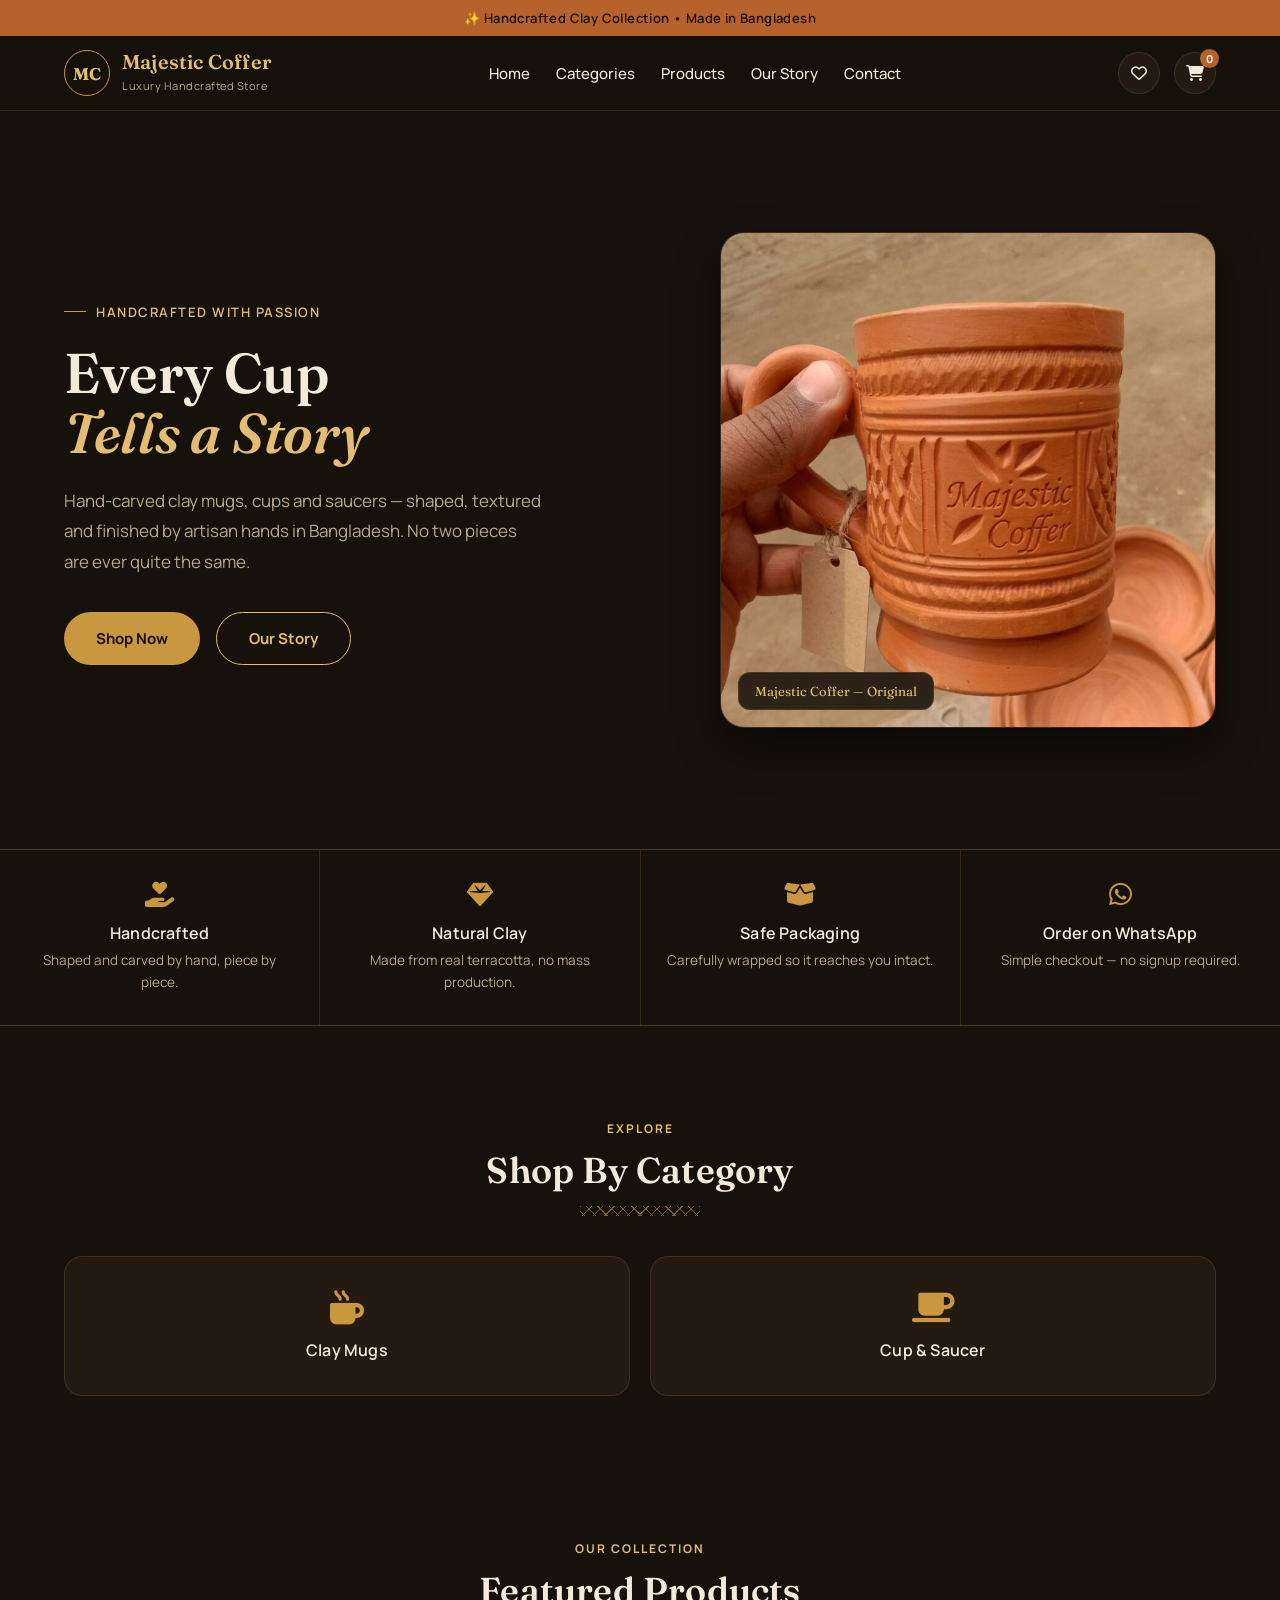
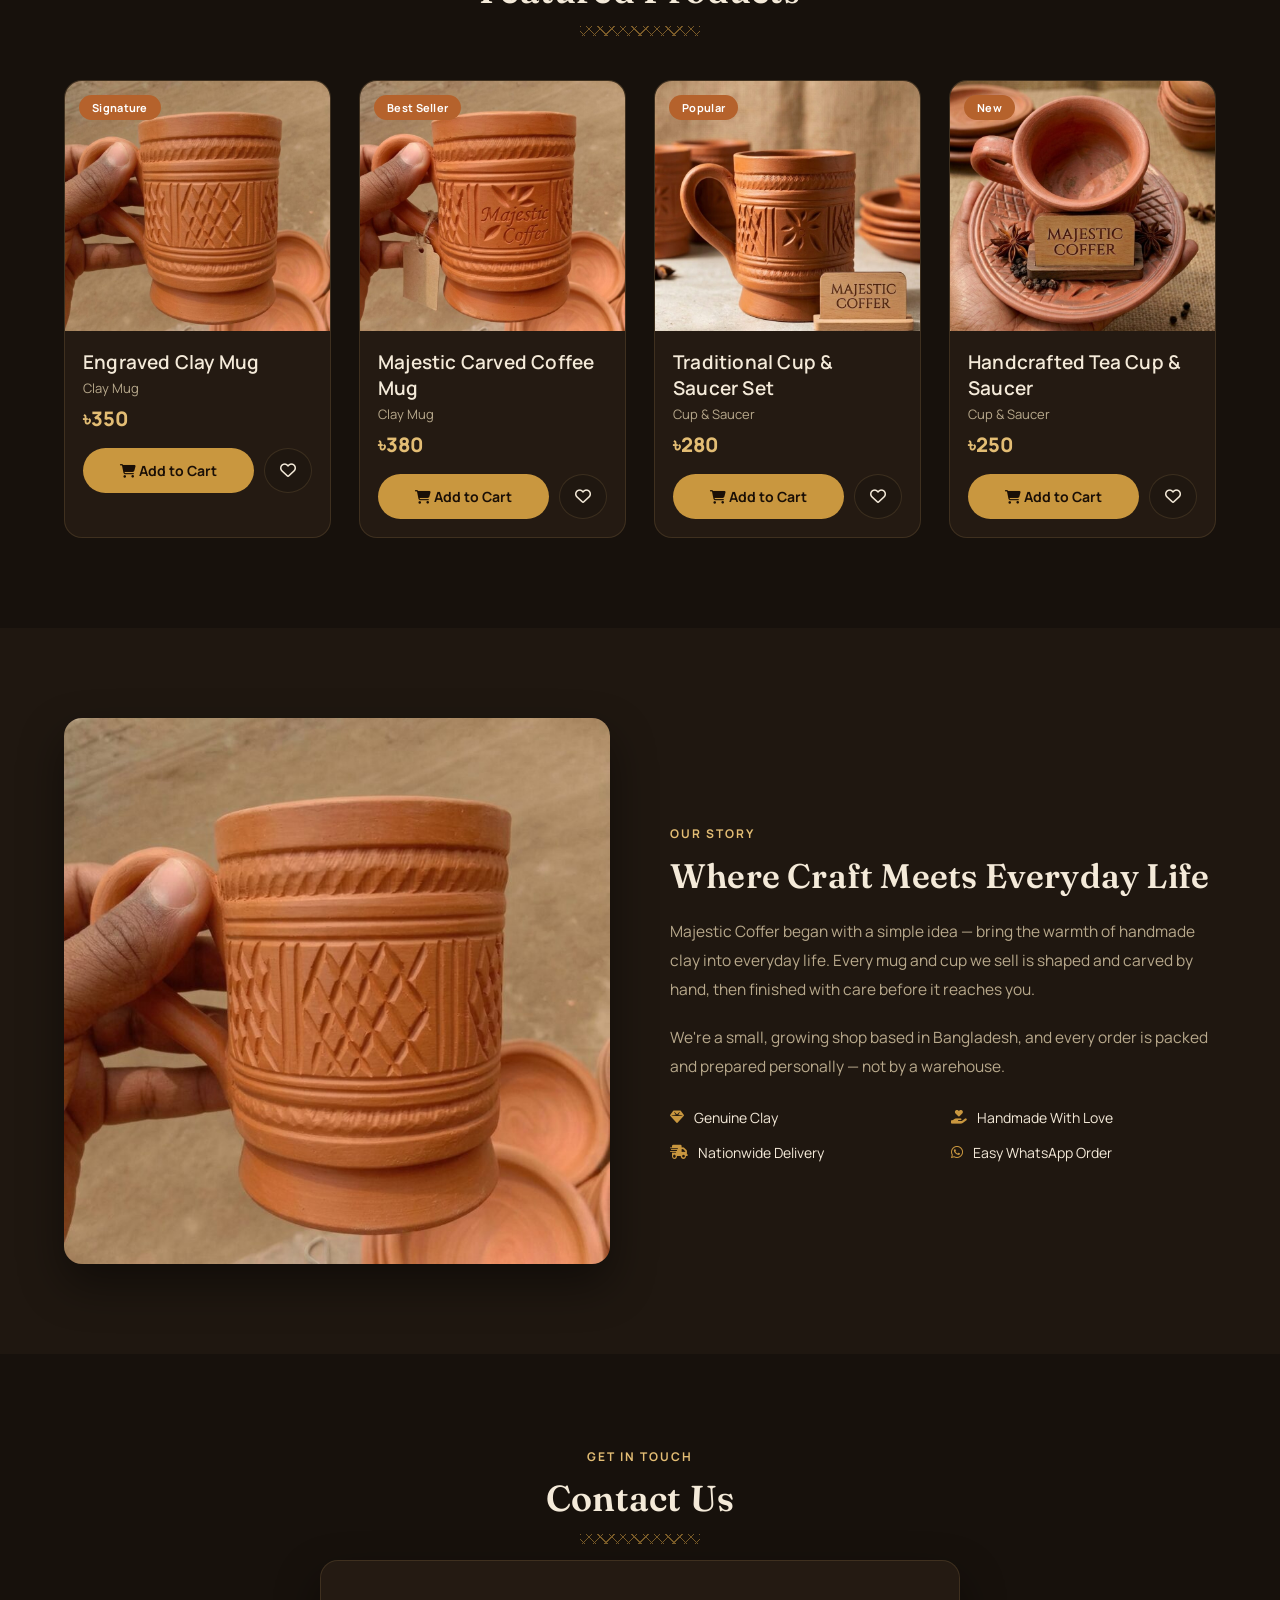
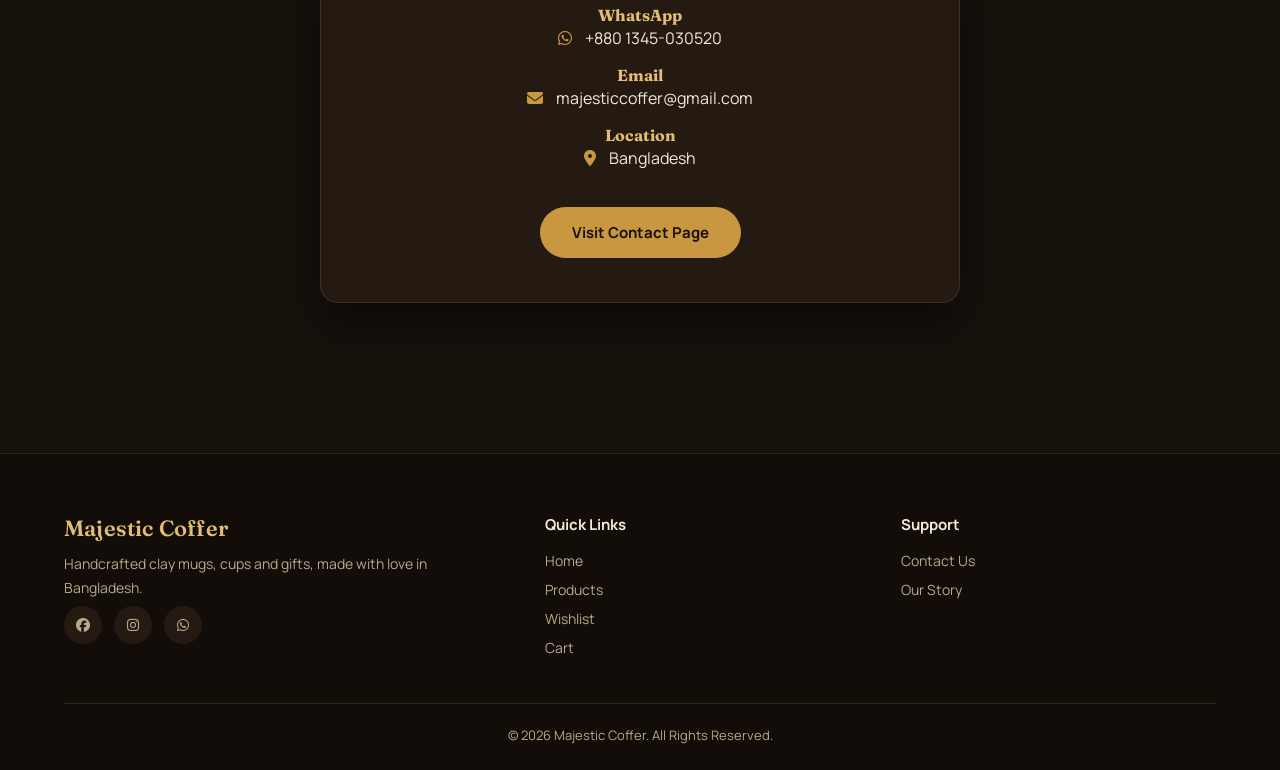
==== index.html @ 52a53ab3 "Add files via upload" ====
<!DOCTYPE html>
<html lang="en">
<head>

<meta charset="UTF-8">
<meta name="viewport" content="width=device-width, initial-scale=1.0">
<title>Majestic Coffer | Handcrafted Clay & Ceramic Store</title>
<meta name="description" content="Majestic Coffer — handcrafted clay mugs, cups and saucers, carved by artisans in Bangladesh.">
<meta name="theme-color" content="#17110c">

<link rel="stylesheet" href="css/style.css">
<link rel="stylesheet" href="css/responsive.css">
<link rel="stylesheet" href="https://cdnjs.cloudflare.com/ajax/libs/font-awesome/6.7.2/css/all.min.css">

</head>
<body>

<div id="loader">
    <div class="loader-ring"></div>
    <span>Majestic Coffer</span>
</div>

<div class="top-bar">
    ✨ Handcrafted Clay Collection • Made in Bangladesh
</div>

<header>
    <a href="index.html" class="logo">
        <div class="logo-mark">MC</div>
        <div>
            <h2>Majestic Coffer</h2>
            <small>Luxury Handcrafted Store</small>
        </div>
    </a>

    <nav>
        <a href="index.html">Home</a>
        <a href="#categories">Categories</a>
        <a href="#products">Products</a>
        <a href="#about">Our Story</a>
        <a href="#contact">Contact</a>
    </nav>

    <div class="header-icons">
        <a href="wishlist.html"><i class="fa-regular fa-heart"></i></a>
        <a href="cart.html" class="cart-icon">
            <i class="fa-solid fa-cart-shopping"></i>
            <span id="cart-count">0</span>
        </a>
    </div>
</header>

<!-- HERO -->
<section class="hero">
    <div class="hero-content">
        <span class="hero-eyebrow">Handcrafted with Passion</span>
        <h1>Every Cup<br><em>Tells a Story</em></h1>
        <p>
            Hand-carved clay mugs, cups and saucers — shaped, textured
            and finished by artisan hands in Bangladesh. No two pieces
            are ever quite the same.
        </p>
        <div class="hero-buttons">
            <a href="#products" class="btn">Shop Now</a>
            <a href="#about" class="btn-outline">Our Story</a>
        </div>
    </div>

    <div class="hero-image">
        <div class="frame">
            <img src="images/products/mug2.jpg" alt="Majestic Coffer carved clay mug">
        </div>
        <div class="hero-tag">Majestic Coffer — Original</div>
    </div>
</section>

<!-- FEATURES -->
<section class="features">
    <div class="feature-box">
        <i class="fa-solid fa-hand-holding-heart"></i>
        <h3>Handcrafted</h3>
        <p>Shaped and carved by hand, piece by piece.</p>
    </div>
    <div class="feature-box">
        <i class="fa-solid fa-gem"></i>
        <h3>Natural Clay</h3>
        <p>Made from real terracotta, no mass production.</p>
    </div>
    <div class="feature-box">
        <i class="fa-solid fa-box-open"></i>
        <h3>Safe Packaging</h3>
        <p>Carefully wrapped so it reaches you intact.</p>
    </div>
    <div class="feature-box">
        <i class="fa-brands fa-whatsapp"></i>
        <h3>Order on WhatsApp</h3>
        <p>Simple checkout — no signup required.</p>
    </div>
</section>

<!-- CATEGORIES -->
<section id="categories">
    <div class="section-title">
        <span class="eyebrow">Explore</span>
        <h2>Shop By Category</h2>
        <div class="lattice-rule"></div>
    </div>

    <div class="category-grid">
        <div class="category-card">
            <i class="fa-solid fa-mug-hot"></i>
            <h3>Clay Mugs</h3>
        </div>
        <div class="category-card">
            <i class="fa-solid fa-mug-saucer"></i>
            <h3>Cup &amp; Saucer</h3>
        </div>
    </div>
</section>

<!-- PRODUCTS -->
<section id="products">
    <div class="section-title">
        <span class="eyebrow">Our Collection</span>
        <h2>Featured Products</h2>
        <div class="lattice-rule"></div>
    </div>

    <div id="productsContainer" class="products"></div>
</section>

<!-- ABOUT -->
<section id="about">
    <div class="about-container">
        <div class="about-image">
            <img src="images/products/mug1.jpg" alt="Majestic Coffer engraved clay mug">
        </div>

        <div class="about-content">
            <span class="eyebrow">Our Story</span>
            <h2>Where Craft Meets Everyday Life</h2>
            <p>
                Majestic Coffer began with a simple idea — bring the warmth
                of handmade clay into everyday life. Every mug and cup we
                sell is shaped and carved by hand, then finished with care
                before it reaches you.
            </p>
            <p>
                We're a small, growing shop based in Bangladesh, and every
                order is packed and prepared personally — not by a warehouse.
            </p>

            <div class="about-features">
                <div><i class="fa-solid fa-gem"></i><span>Genuine Clay</span></div>
                <div><i class="fa-solid fa-hand-holding-heart"></i><span>Handmade With Love</span></div>
                <div><i class="fa-solid fa-truck-fast"></i><span>Nationwide Delivery</span></div>
                <div><i class="fa-brands fa-whatsapp"></i><span>Easy WhatsApp Order</span></div>
            </div>
        </div>
    </div>
</section>

<!-- CONTACT -->
<section id="contact">
    <div class="section-title">
        <span class="eyebrow">Get In Touch</span>
        <h2>Contact Us</h2>
        <div class="lattice-rule"></div>
    </div>

    <div class="contact-box">
        <p><strong>WhatsApp</strong><i class="fa-brands fa-whatsapp"></i> +880 1345-030520</p>
        <p><strong>Email</strong><i class="fa-solid fa-envelope"></i> majesticcoffer@gmail.com</p>
        <p><strong>Location</strong><i class="fa-solid fa-location-dot"></i> Bangladesh</p>
        <br>
        <a href="contact.html" class="btn">Visit Contact Page</a>
    </div>
</section>

<!-- FOOTER -->
<footer>
    <div class="footer-content">
        <div>
            <h3>Majestic Coffer</h3>
            <p>Handcrafted clay mugs, cups and gifts, made with love in Bangladesh.</p>
            <div class="footer-social">
                <a href="#"><i class="fab fa-facebook"></i></a>
                <a href="#"><i class="fab fa-instagram"></i></a>
                <a href="#"><i class="fab fa-whatsapp"></i></a>
            </div>
        </div>

        <div>
            <h4>Quick Links</h4>
            <a href="index.html">Home</a>
            <a href="#products">Products</a>
            <a href="wishlist.html">Wishlist</a>
            <a href="cart.html">Cart</a>
        </div>

        <div>
            <h4>Support</h4>
            <a href="contact.html">Contact Us</a>
            <a href="#about">Our Story</a>
        </div>
    </div>

    <hr>
    <p class="copyright">© 2026 Majestic Coffer. All Rights Reserved.</p>
</footer>

<script src="js/products.js"></script>
<script src="js/cart.js"></script>
<script src="js/wishlist.js"></script>
<script src="js/script.js"></script>

</body>
</html>
---- css/style.css ----
/* ==========================================
   MAJESTIC COFFER — style.css
   Design: dark kiln-fired palette, antique gold
   + terracotta accents pulled from the clay itself
========================================== */

@import url('https://fonts.googleapis.com/css2?family=Fraunces:opsz,wght@9..144,400;9..144,500;9..144,600;9..144,700&family=Manrope:wght@400;500;600;700;800&display=swap');

:root{
    --bg:        #17110c;
    --bg-alt:    #1f1710;
    --card:      #241a12;
    --card-line: rgba(224,184,113,.14);

    --gold:      #c9973f;
    --gold-soft: #e3bd74;
    --clay:      #b5622c;
    --clay-soft: #d98a52;

    --cream:     #f4ead9;
    --muted:     #b8a98c;

    --radius:    18px;
    --shadow:    0 20px 45px rgba(0,0,0,.45);
    --ease:      .35s cubic-bezier(.2,.7,.2,1);

    --display:   'Fraunces', serif;
    --body:      'Manrope', sans-serif;
}

*{ margin:0; padding:0; box-sizing:border-box; }

html{ scroll-behavior:smooth; }

body{
    font-family:var(--body);
    background:var(--bg);
    color:var(--cream);
    overflow-x:hidden;
}

img{ width:100%; display:block; }
a{ text-decoration:none; color:inherit; }
button{ font-family:var(--body); cursor:pointer; border:none; background:none; }
ul{ list-style:none; }

h1,h2,h3{ font-family:var(--display); font-weight:600; letter-spacing:.2px; }

/* ---------- Carved-lattice signature divider ----------
   Echoes the diamond-crosshatch carving on the actual mugs */
.lattice-rule{
    height:10px;
    width:120px;
    margin:0 auto;
    background:
        repeating-linear-gradient(45deg,  transparent 0 3px, var(--gold) 3px 4px, transparent 4px 8px),
        repeating-linear-gradient(-45deg, transparent 0 3px, var(--gold) 3px 4px, transparent 4px 8px);
    opacity:.55;
}

/* ==========================================
   LOADER
========================================== */
#loader{
    position:fixed; inset:0; background:var(--bg);
    display:flex; flex-direction:column; justify-content:center; align-items:center;
    z-index:99999; transition:.6s;
}
.loader-ring{
    width:56px; height:56px; border-radius:50%;
    border:3px solid rgba(224,184,113,.2);
    border-top:3px solid var(--gold);
    animation:spin 1s linear infinite;
}
#loader span{
    margin-top:18px; color:var(--gold-soft);
    font-family:var(--display); letter-spacing:3px; font-size:14px;
    text-transform:uppercase;
}
@keyframes spin{ to{ transform:rotate(360deg); } }

/* ==========================================
   TOP BAR
========================================== */
.top-bar{
    background:var(--clay);
    color:#1a0f06;
    text-align:center;
    padding:9px;
    font-size:13px;
    font-weight:600;
    letter-spacing:.4px;
}

/* ==========================================
   HEADER
========================================== */
header{
    position:sticky; top:0; z-index:1000;
    display:flex; justify-content:space-between; align-items:center;
    padding:14px 5%;
    background:rgba(23,17,12,.92);
    backdrop-filter:blur(10px);
    border-bottom:1px solid var(--card-line);
}
.logo{ display:flex; align-items:center; gap:12px; }
.logo-mark{
    width:46px; height:46px; border-radius:50%;
    border:1.5px solid var(--gold);
    display:flex; align-items:center; justify-content:center;
    font-family:var(--display); font-weight:700; font-size:17px;
    color:var(--gold-soft);
    flex-shrink:0;
}
.logo h2{ color:var(--gold-soft); font-size:20px; line-height:1.1; }
.logo small{ color:var(--muted); font-size:11px; letter-spacing:.5px; }

nav{ display:flex; gap:26px; }
nav a{ font-size:15px; font-weight:500; position:relative; transition:var(--ease); }
nav a:hover{ color:var(--gold-soft); }
nav a::after{
    content:""; position:absolute; left:0; bottom:-6px;
    width:0; height:1.5px; background:var(--gold);
    transition:.3s;
}
nav a:hover::after{ width:100%; }

.header-icons{ display:flex; align-items:center; gap:14px; }
.header-icons a, .header-icons button{
    width:42px; height:42px; border-radius:50%;
    display:flex; justify-content:center; align-items:center;
    background:var(--card); color:var(--cream);
    border:1px solid var(--card-line);
    transition:var(--ease);
}
.header-icons a:hover, .header-icons button:hover{
    background:var(--gold); color:#1a0f06; border-color:var(--gold);
}
.cart-icon{ position:relative; }
#cart-count{
    position:absolute; top:-4px; right:-4px;
    width:19px; height:19px; background:var(--clay); color:#fff;
    border-radius:50%; display:flex; justify-content:center; align-items:center;
    font-size:11px; font-weight:700;
}

/* ==========================================
   HERO
========================================== */
.hero{
    min-height:82vh;
    display:grid; grid-template-columns:1.1fr .9fr;
    align-items:center; gap:50px;
    padding:70px 5%;
}
.hero-eyebrow{
    display:inline-flex; align-items:center; gap:10px;
    color:var(--gold-soft); font-size:13px; font-weight:600;
    letter-spacing:1.5px; text-transform:uppercase; margin-bottom:22px;
}
.hero-eyebrow::before{ content:""; width:22px; height:1px; background:var(--gold); }

.hero-content h1{
    font-size:56px; line-height:1.08; margin-bottom:22px; color:var(--cream);
}
.hero-content h1 em{
    font-style:italic; color:var(--gold-soft); display:block;
}
.hero-content p{
    color:var(--muted); line-height:1.8; font-size:17px;
    max-width:480px; margin-bottom:34px;
}

.hero-buttons{ display:flex; gap:16px; flex-wrap:wrap; }
.btn{
    display:inline-flex; align-items:center; justify-content:center; gap:8px;
    padding:15px 32px; background:var(--gold); color:#1a0f06;
    border-radius:50px; font-weight:700; font-size:15px;
    transition:var(--ease);
}
.btn:hover{ transform:translateY(-3px); box-shadow:0 14px 30px rgba(201,151,63,.3); }
.btn-outline{
    display:inline-flex; align-items:center; justify-content:center; gap:8px;
    padding:15px 32px; border:1.5px solid var(--gold-soft); color:var(--gold-soft);
    border-radius:50px; font-weight:700; font-size:15px;
    transition:var(--ease);
}
.btn-outline:hover{ background:var(--gold-soft); color:#1a0f06; }

.hero-image{
    position:relative; display:flex; justify-content:center; align-items:center;
}
.hero-image .frame{
    position:relative; border-radius:24px; overflow:hidden;
    box-shadow:var(--shadow);
    border:1px solid var(--card-line);
}
.hero-image img{ animation:float 6s ease-in-out infinite; }
.hero-tag{
    position:absolute; bottom:18px; left:18px;
    background:rgba(23,17,12,.85); backdrop-filter:blur(6px);
    border:1px solid var(--card-line);
    padding:10px 16px; border-radius:12px;
    font-family:var(--display); color:var(--gold-soft); font-size:13px;
}
@keyframes float{ 0%,100%{ transform:translateY(0);} 50%{ transform:translateY(-10px);} }

/* ==========================================
   FEATURES STRIP
========================================== */
.features{
    display:grid; grid-template-columns:repeat(auto-fit,minmax(220px,1fr));
    gap:1px; background:var(--card-line);
    border-top:1px solid var(--card-line); border-bottom:1px solid var(--card-line);
}
.feature-box{
    background:var(--bg); padding:32px 24px; text-align:center;
    transition:var(--ease);
}
.feature-box:hover{ background:var(--bg-alt); }
.feature-box i{ font-size:26px; color:var(--gold); margin-bottom:14px; }
.feature-box h3{ font-size:16px; margin-bottom:6px; color:var(--cream); font-weight:600; font-family:var(--body); }
.feature-box p{ color:var(--muted); font-size:13.5px; line-height:1.6; }

/* ==========================================
   SECTION TITLE
========================================== */
.section-title{ text-align:center; margin-bottom:16px; }
.section-title span.eyebrow{
    color:var(--gold-soft); font-size:12px; font-weight:700;
    letter-spacing:2px; text-transform:uppercase;
}
.section-title h2{ font-size:36px; color:var(--cream); margin:10px 0 14px; }
.section-title p{ color:var(--muted); font-size:15px; }

/* ==========================================
   CATEGORIES
========================================== */
#categories{ padding:90px 5% 70px; }
.category-grid{
    display:grid; grid-template-columns:repeat(auto-fit,minmax(180px,1fr));
    gap:20px; margin-top:40px;
}
.category-card{
    background:var(--card); border:1px solid var(--card-line);
    border-radius:var(--radius); text-align:center; padding:34px 18px;
    transition:var(--ease);
}
.category-card:hover{ transform:translateY(-6px); border-color:var(--gold); }
.category-card i{ font-size:34px; color:var(--gold); margin-bottom:14px; }
.category-card h3{ font-size:16px; font-family:var(--body); font-weight:600; }

/* ==========================================
   PRODUCTS
========================================== */
#products{ padding:70px 5% 90px; }
.products{
    display:grid; grid-template-columns:repeat(auto-fit,minmax(260px,1fr));
    gap:28px; margin-top:44px;
}
.product-card{
    position:relative; background:var(--card);
    border:1px solid var(--card-line); border-radius:var(--radius);
    overflow:hidden; transition:var(--ease);
}
.product-card:hover{ transform:translateY(-8px); box-shadow:var(--shadow); border-color:var(--gold); }
.product-card img{ height:250px; object-fit:cover; }
.badge{
    position:absolute; top:14px; left:14px;
    background:var(--clay); color:#fff; padding:5px 13px;
    border-radius:30px; font-size:11px; font-weight:700; letter-spacing:.3px;
}
.product-card h3{
    padding:18px 18px 4px; font-size:19px; font-weight:600;
    font-family:var(--body); color:var(--cream);
}
.product-card > a > p, .product-card > p.cat{
    padding:0 18px; color:var(--muted); font-size:13px;
}
.price{ padding:8px 18px 16px; color:var(--gold-soft); font-size:20px; font-weight:800; }
.product-buttons{ display:flex; gap:10px; padding:0 18px 18px; }
.cart-btn{
    flex:1; background:var(--gold); color:#1a0f06;
    padding:13px; border-radius:50px; font-weight:700; font-size:14px;
    transition:var(--ease);
}
.cart-btn:hover{ transform:scale(1.02); }
.cart-btn.added{ background:#4c9a6a; color:#fff; }
.wish-btn{
    width:48px; background:var(--bg-alt); color:var(--cream);
    border-radius:50%; border:1px solid var(--card-line);
    transition:var(--ease);
}
.wish-btn i{ font-size:16px; transition:.3s; }
.wish-btn:hover{ border-color:var(--clay); }
.wish-btn.active i{ color:var(--clay); }

/* ==========================================
   STORY / ABOUT
========================================== */
#about{ padding:90px 5%; background:var(--bg-alt); }
.about-container{
    display:grid; grid-template-columns:1fr 1fr; gap:60px; align-items:center;
}
.about-image img{ border-radius:var(--radius); box-shadow:var(--shadow); }
.about-content span.eyebrow{
    color:var(--gold-soft); font-size:12px; font-weight:700;
    letter-spacing:2px; text-transform:uppercase;
}
.about-content h2{ font-size:34px; color:var(--cream); margin:12px 0 20px; }
.about-content p{ color:var(--muted); line-height:1.9; margin-bottom:18px; font-size:15.5px; }
.about-features{
    display:grid; grid-template-columns:1fr 1fr; gap:16px; margin-top:26px;
}
.about-features div{
    display:flex; align-items:center; gap:10px; font-size:14px; color:var(--cream);
}
.about-features i{ color:var(--gold); }

/* ==========================================
   CONTACT
========================================== */
#contact{ padding:90px 5%; }
.contact-box{
    max-width:640px; margin:auto; background:var(--card);
    border:1px solid var(--card-line); border-radius:var(--radius);
    padding:44px; text-align:center; box-shadow:var(--shadow);
}
.contact-box p{ margin-bottom:16px; font-size:16px; }
.contact-box i{ color:var(--gold); margin-right:10px; }
.contact-box strong{ display:block; color:var(--gold-soft); margin-bottom:2px; font-family:var(--display); }

/* ==========================================
   FOOTER
========================================== */
footer{
    background:#120d08; border-top:1px solid var(--card-line);
    padding:60px 5% 26px; margin-top:60px;
}
.footer-content{
    display:grid; grid-template-columns:1.4fr 1fr 1fr; gap:40px;
    margin-bottom:36px;
}
.footer-content h3{ color:var(--gold-soft); font-size:22px; margin-bottom:10px; }
.footer-content h4{ color:var(--cream); margin-bottom:16px; font-size:15px; }
.footer-content p{ color:var(--muted); line-height:1.7; font-size:14px; }
.footer-content a{
    display:block; color:var(--muted); margin-bottom:10px;
    font-size:14px; transition:var(--ease);
}
.footer-content a:hover{ color:var(--gold-soft); padding-left:4px; }
.footer-social{ display:flex; gap:12px; margin-top:6px; }
.footer-social a{
    width:38px; height:38px; border-radius:50%; background:var(--card);
    display:flex; align-items:center; justify-content:center; margin:0;
}
footer hr{ border:none; height:1px; background:var(--card-line); margin:0 0 22px; }
.copyright{ text-align:center; color:var(--muted); font-size:13px; }

/* ==========================================
   BACK TO TOP
========================================== */
#topBtn{
    position:fixed; bottom:26px; right:26px; z-index:900;
    width:46px; height:46px; border-radius:50%;
    background:var(--gold); color:#1a0f06; font-size:18px;
    display:none; align-items:center; justify-content:center;
    box-shadow:0 10px 25px rgba(0,0,0,.4);
}

/* ==========================================
   SCROLLBAR / SELECTION
========================================== */
::-webkit-scrollbar{ width:9px; }
::-webkit-scrollbar-track{ background:var(--bg); }
::-webkit-scrollbar-thumb{ background:var(--gold); border-radius:20px; }
::selection{ background:var(--gold); color:#1a0f06; }

/* ==========================================
   CART / WISHLIST PAGE (shared)
========================================== */
.cart-page{ max-width:1000px; margin:50px auto 90px; padding:0 5%; }
.cart-card{
    display:flex; align-items:center; gap:18px;
    background:var(--card); border:1px solid var(--card-line);
    border-radius:16px; padding:14px; margin-bottom:16px;
}
.cart-card img{ width:92px; height:92px; object-fit:cover; border-radius:12px; }
.cart-info{ flex:1; }
.cart-info h3{ font-size:18px; color:var(--cream); margin-bottom:6px; font-family:var(--body); font-weight:600; }
.cart-info p{ color:var(--gold-soft); font-weight:700; font-size:16px; }

.qty-box{ display:flex; align-items:center; gap:10px; margin-top:10px; }
.qty-box button{
    width:32px; height:32px; border-radius:8px; background:var(--bg-alt);
    color:var(--cream); font-size:18px; border:1px solid var(--card-line);
}
.qty-box span{ min-width:26px; text-align:center; font-weight:700; }

.remove-btn{
    width:42px; height:42px; border-radius:10px;
    background:rgba(181,98,44,.18); color:var(--clay-soft);
    border:1px solid rgba(181,98,44,.3);
}

.empty-cart{ text-align:center; padding:70px 20px; }
.empty-cart h2{ color:var(--cream); margin-bottom:10px; }
.empty-cart p{ color:var(--muted); }

.cart-summary{
    margin-top:26px; background:var(--card); border:1px solid var(--card-line);
    border-radius:18px; padding:26px; text-align:center;
}
.cart-summary h3{ font-size:24px; color:var(--cream); margin-bottom:16px; }
#total-price{ color:var(--gold-soft); }
#order-btn, #clear-cart{ width:100%; margin-top:14px; }

.customer-form{
    margin:26px 0; background:var(--bg-alt); padding:22px;
    border-radius:16px; border:1px solid var(--card-line); text-align:left;
}
.customer-form h3{ text-align:center; font-size:22px; margin-bottom:18px; }
.input-group{ position:relative; margin-bottom:16px; }
.input-group i{ position:absolute; left:16px; top:17px; color:var(--gold); font-size:16px; }
.cart-input{
    width:100%; padding:15px 15px 15px 46px;
    border:1px solid var(--card-line); border-radius:12px;
    background:var(--bg); color:var(--cream); font-size:15px;
    outline:none; transition:.3s;
}
.cart-input:focus{ border-color:var(--gold); box-shadow:0 0 0 3px rgba(201,151,63,.15); }
.cart-input::placeholder{ color:var(--muted); }
textarea.cart-input{ resize:none; min-height:100px; font-family:var(--body); }
---- css/responsive.css ----
/* ==========================================
   MAJESTIC COFFER — responsive.css
========================================== */

@media (max-width:1100px){
    .hero-content h1{ font-size:46px; }
}

@media (max-width:992px){
    header{ flex-wrap:wrap; justify-content:center; gap:16px; padding:16px; }
    nav{ order:3; width:100%; justify-content:center; flex-wrap:wrap; gap:18px; }

    .hero{ grid-template-columns:1fr; text-align:center; padding:50px 6%; }
    .hero-content{ order:2; }
    .hero-image{ order:1; }
    .hero-content p{ margin:0 auto 30px; }
    .hero-buttons{ justify-content:center; }
    .hero-eyebrow{ justify-content:center; }

    .about-container{ grid-template-columns:1fr; }
    .about-content{ text-align:center; }
    .about-features{ justify-content:center; }
    .about-features div{ justify-content:center; }

    .footer-content{ grid-template-columns:1fr 1fr; }
}

@media (max-width:768px){
    .logo h2{ font-size:18px; }
    .logo small{ font-size:10px; }

    .hero-content h1{ font-size:38px; }
    .hero-content p{ font-size:15.5px; }

    .section-title h2{ font-size:28px; }

    .features{ grid-template-columns:1fr 1fr; }
    .category-grid{ grid-template-columns:repeat(2,1fr); }
    .products{ grid-template-columns:1fr; }

    .footer-content{ grid-template-columns:1fr; text-align:center; }
    .footer-social{ justify-content:center; }
    .about-features{ grid-template-columns:1fr; }

    .contact-box{ padding:30px 20px; }
}

@media (max-width:480px){
    .top-bar{ font-size:11.5px; padding:8px; }
    header{ padding:14px; }
    nav a{ font-size:14px; }
    .header-icons a, .header-icons button{ width:38px; height:38px; }

    .hero-content h1{ font-size:32px; }
    .hero-tag{ font-size:11px; padding:8px 12px; }

    .btn, .btn-outline{ width:100%; }
    .hero-buttons{ flex-direction:column; }

    .category-grid{ grid-template-columns:1fr 1fr; gap:14px; }
    .feature-box{ padding:26px 18px; }

    .product-card img{ height:210px; }
    .cart-card{ flex-wrap:wrap; }
}
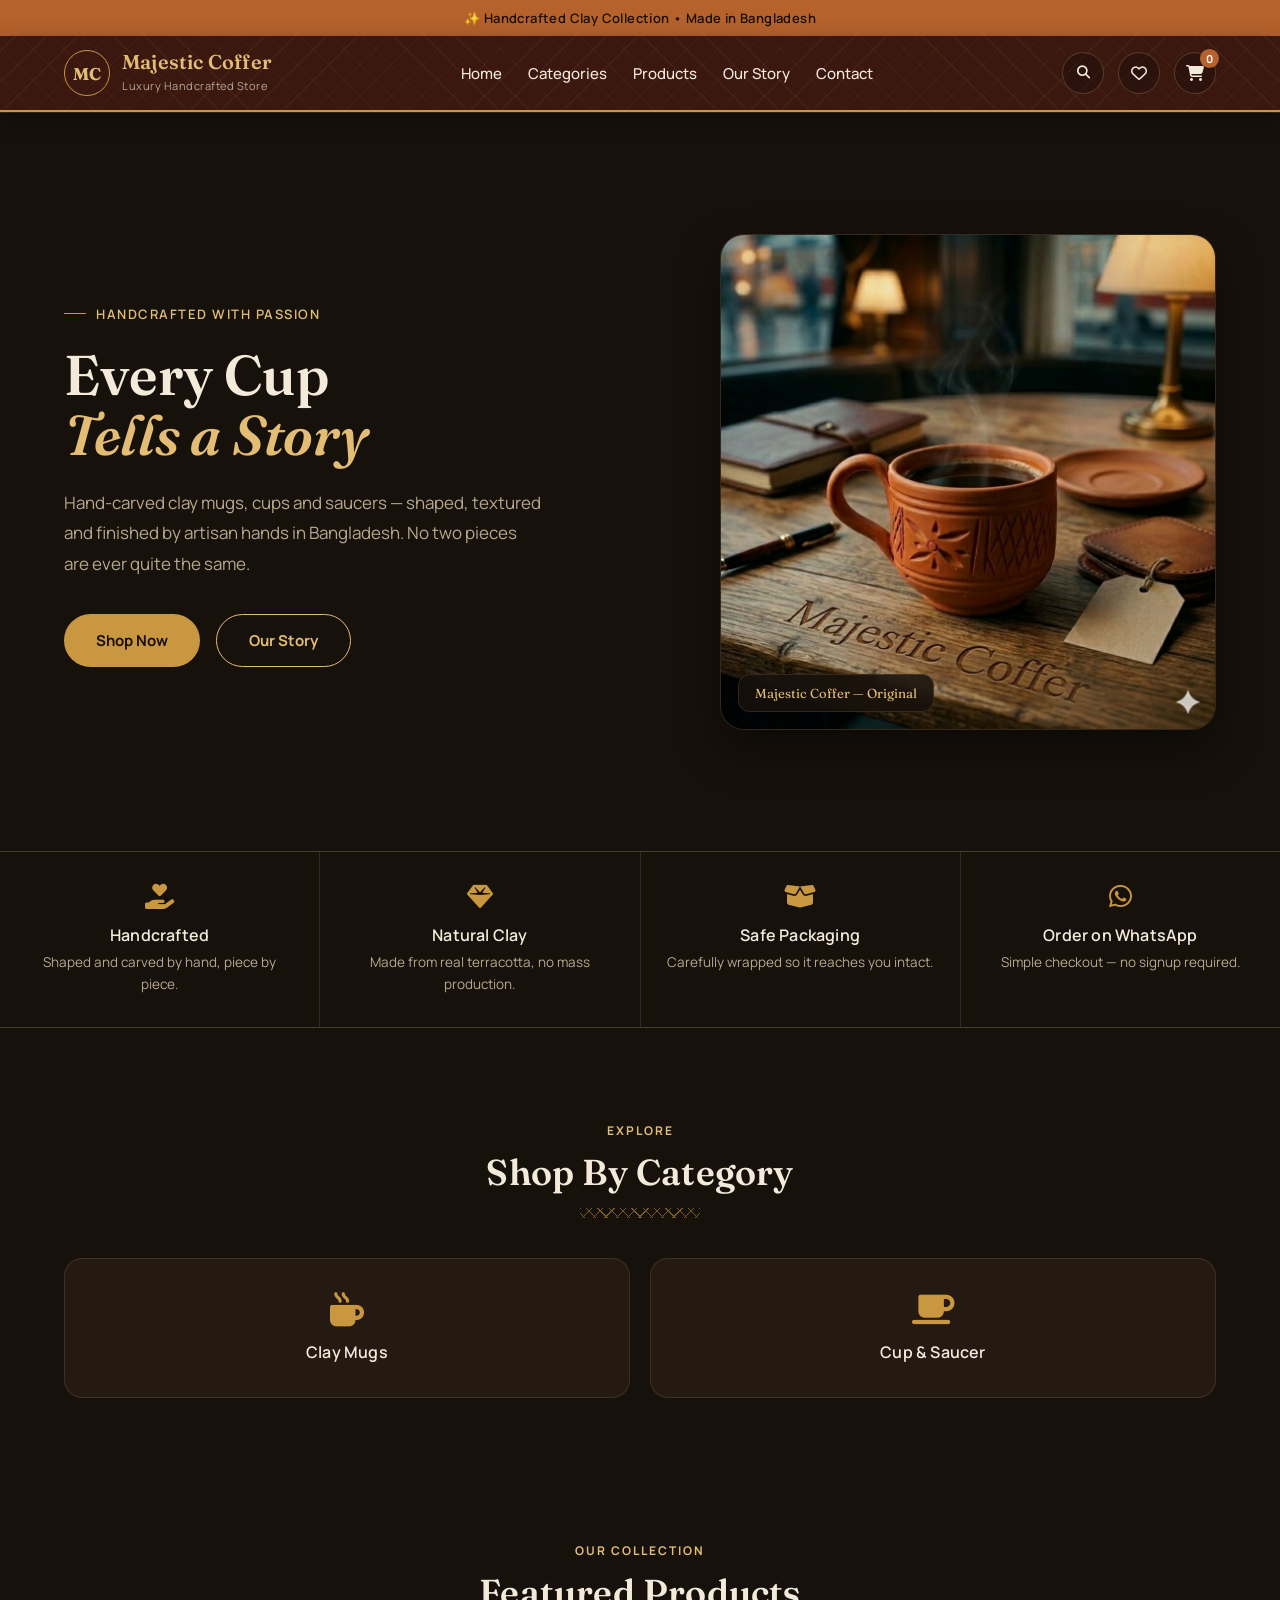
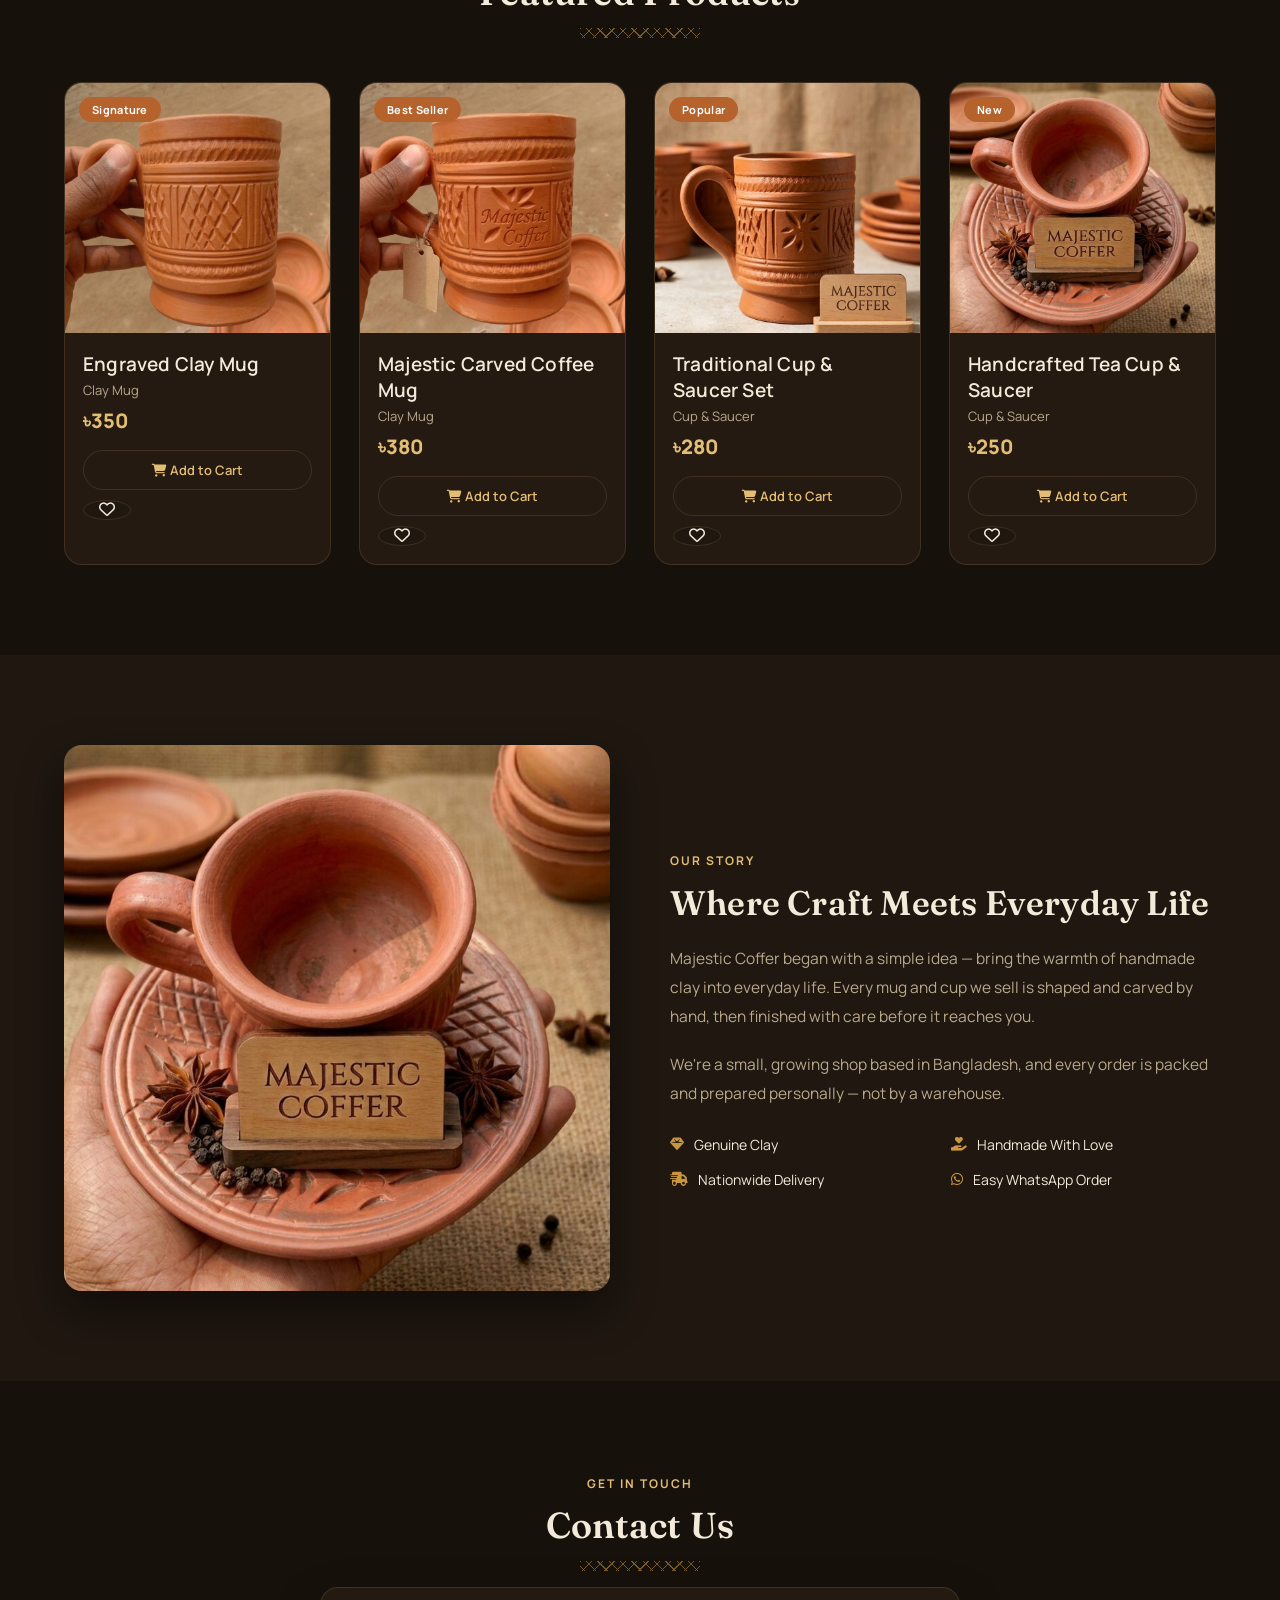
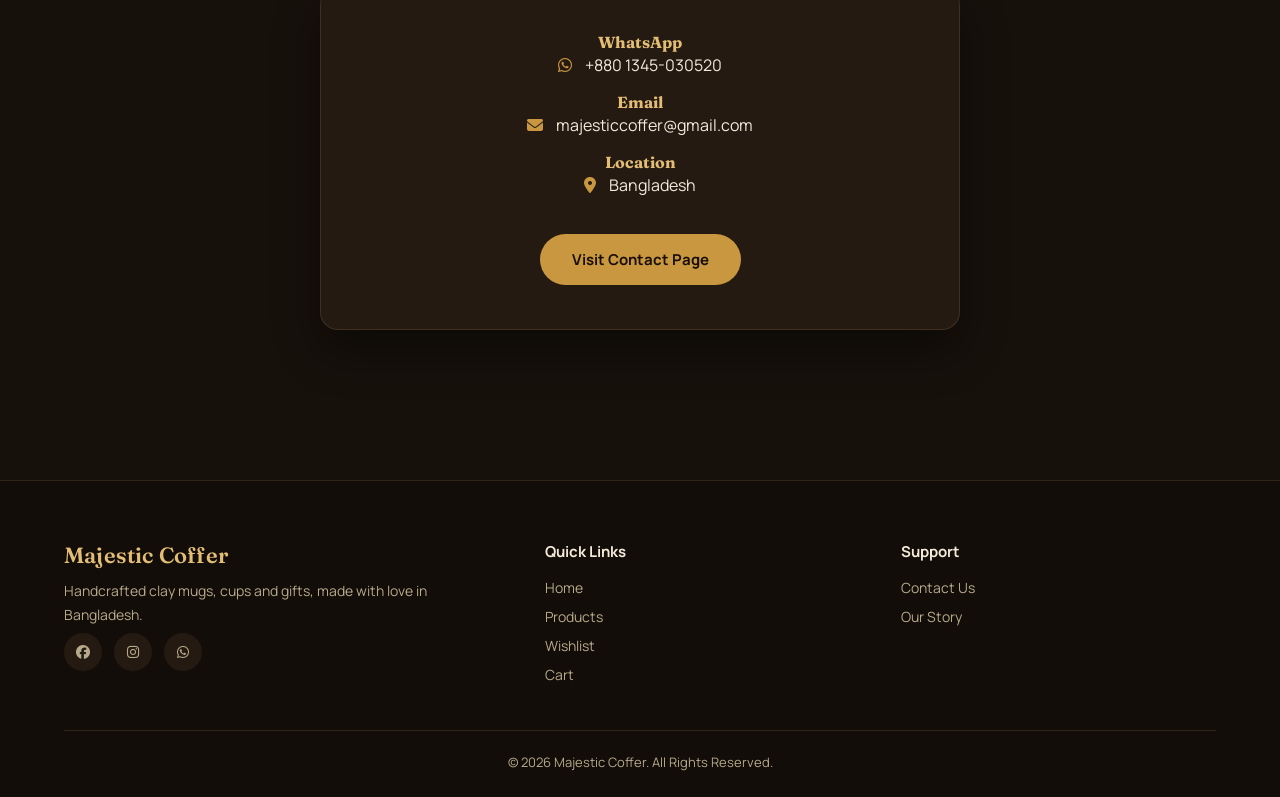
==== commit f0f510eb: "Add files via upload" ====
--- a/index.html
+++ b/index.html
@@ -42,6 +42,7 @@
     </nav>
 
     <div class="header-icons">
+        <button id="search-btn"><i class="fa-solid fa-magnifying-glass"></i></button>
         <a href="wishlist.html"><i class="fa-regular fa-heart"></i></a>
         <a href="cart.html" class="cart-icon">
             <i class="fa-solid fa-cart-shopping"></i>
@@ -49,6 +50,14 @@
         </a>
     </div>
 </header>
+
+<div class="search-bar" id="searchBar">
+    <div class="search-bar-inner">
+        <i class="fa-solid fa-magnifying-glass"></i>
+        <input type="text" id="search-input" placeholder="Search handcrafted products...">
+        <button id="search-close"><i class="fa-solid fa-xmark"></i></button>
+    </div>
+</div>
 
 <!-- HERO -->
 <section class="hero">
@@ -68,7 +77,7 @@
 
     <div class="hero-image">
         <div class="frame">
-            <img src="images/products/mug2.jpg" alt="Majestic Coffer carved clay mug">
+            <img src="images/products/hero1.jpg" alt="Majestic Coffer carved clay mug">
         </div>
         <div class="hero-tag">Majestic Coffer — Original</div>
     </div>
@@ -133,7 +142,7 @@
 <section id="about">
     <div class="about-container">
         <div class="about-image">
-            <img src="images/products/mug1.jpg" alt="Majestic Coffer engraved clay mug">
+            <img src="images/products/story1.jpg" alt="Majestic Coffer handcrafted cup and saucer">
         </div>
 
         <div class="about-content">
@@ -169,8 +178,8 @@
     </div>
 
     <div class="contact-box">
-        <p><strong>WhatsApp</strong><i class="fa-brands fa-whatsapp"></i> +880 1345-030520</p>
-        <p><strong>Email</strong><i class="fa-solid fa-envelope"></i> majesticcoffer@gmail.com</p>
+        <p><strong>WhatsApp</strong><a href="https://wa.me/8801345030520" target="_blank"><i class="fa-brands fa-whatsapp"></i> +880 1345-030520</a></p>
+        <p><strong>Email</strong><a href="mailto:majesticcoffer@gmail.com"><i class="fa-solid fa-envelope"></i> majesticcoffer@gmail.com</a></p>
         <p><strong>Location</strong><i class="fa-solid fa-location-dot"></i> Bangladesh</p>
         <br>
         <a href="contact.html" class="btn">Visit Contact Page</a>
@@ -209,6 +218,19 @@
     <p class="copyright">© 2026 Majestic Coffer. All Rights Reserved.</p>
 </footer>
 
+<div class="bottom-bar">
+    <a href="index.html"><i class="fa-solid fa-house"></i><span>Home</span></a>
+    <a href="wishlist.html"><i class="fa-regular fa-heart"></i><span>Wishlist</span></a>
+    <a href="cart.html" class="cart-icon">
+        <i class="fa-solid fa-cart-shopping"></i><span>Cart</span>
+        <span class="bb-badge" id="bb-cart-count">0</span>
+    </a>
+    <button class="bb-order" onclick="orderNowGlobal()">
+        <i class="fa-brands fa-whatsapp"></i><span>Order Now</span>
+    </button>
+</div>
+<div class="toast" id="toast"></div>
+
 <script src="js/products.js"></script>
 <script src="js/cart.js"></script>
 <script src="js/wishlist.js"></script>
--- a/css/style.css
+++ b/css/style.css
@@ -99,9 +99,12 @@
     position:sticky; top:0; z-index:1000;
     display:flex; justify-content:space-between; align-items:center;
     padding:14px 5%;
-    background:rgba(23,17,12,.92);
-    backdrop-filter:blur(10px);
-    border-bottom:1px solid var(--card-line);
+    background-color:#3a1810;
+    background-image:
+        repeating-linear-gradient(45deg,  rgba(201,151,63,.07) 0 1px, transparent 1px 22px),
+        repeating-linear-gradient(-45deg, rgba(201,151,63,.07) 0 1px, transparent 1px 22px);
+    border-bottom:2px solid var(--gold);
+    box-shadow:0 6px 20px rgba(0,0,0,.35);
 }
 .logo{ display:flex; align-items:center; gap:12px; }
 .logo-mark{
@@ -129,8 +132,8 @@
 .header-icons a, .header-icons button{
     width:42px; height:42px; border-radius:50%;
     display:flex; justify-content:center; align-items:center;
-    background:var(--card); color:var(--cream);
-    border:1px solid var(--card-line);
+    background:rgba(0,0,0,.25); color:var(--cream);
+    border:1px solid rgba(224,184,113,.25);
     transition:var(--ease);
 }
 .header-icons a:hover, .header-icons button:hover{
@@ -143,6 +146,28 @@
     border-radius:50%; display:flex; justify-content:center; align-items:center;
     font-size:11px; font-weight:700;
 }
+
+/* ---------- Search Bar ---------- */
+.search-bar{
+    max-height:0; overflow:hidden;
+    background:var(--bg-alt); border-bottom:1px solid var(--card-line);
+    transition:max-height .35s ease;
+}
+.search-bar.active{ max-height:90px; }
+.search-bar-inner{
+    display:flex; align-items:center; gap:12px;
+    padding:16px 5%; max-width:700px; margin:auto;
+}
+.search-bar-inner > i{ color:var(--gold); font-size:16px; }
+#search-input{
+    flex:1; background:var(--card); border:1px solid var(--card-line);
+    color:var(--cream); padding:12px 18px; border-radius:50px;
+    outline:none; font-family:var(--body); font-size:15px;
+}
+#search-input:focus{ border-color:var(--gold); }
+#search-input::placeholder{ color:var(--muted); }
+#search-close{ color:var(--muted); font-size:20px; flex-shrink:0; }
+#search-close:hover{ color:var(--gold-soft); }
 
 /* ==========================================
    HERO
@@ -244,9 +269,10 @@
 .category-card{
     background:var(--card); border:1px solid var(--card-line);
     border-radius:var(--radius); text-align:center; padding:34px 18px;
-    transition:var(--ease);
-}
-.category-card:hover{ transform:translateY(-6px); border-color:var(--gold); }
+    transition:var(--ease); cursor:pointer;
+}
+.category-card:hover, .category-card.active{ transform:translateY(-6px); border-color:var(--gold); }
+.category-card.active{ background:var(--bg-alt); }
 .category-card i{ font-size:34px; color:var(--gold); margin-bottom:14px; }
 .category-card h3{ font-size:16px; font-family:var(--body); font-weight:600; }
 
@@ -278,14 +304,23 @@
     padding:0 18px; color:var(--muted); font-size:13px;
 }
 .price{ padding:8px 18px 16px; color:var(--gold-soft); font-size:20px; font-weight:800; }
-.product-buttons{ display:flex; gap:10px; padding:0 18px 18px; }
+.product-buttons{ display:flex; flex-direction:column; gap:10px; padding:0 18px 18px; }
+.order-now-btn{
+    width:100%; background:var(--gold); color:#1a0f06;
+    padding:13px; border-radius:50px; font-weight:800; font-size:14.5px;
+    display:flex; align-items:center; justify-content:center; gap:8px;
+    transition:var(--ease);
+}
+.order-now-btn:hover{ transform:translateY(-2px); box-shadow:0 12px 26px rgba(201,151,63,.3); }
+.product-buttons-row{ display:flex; gap:10px; }
 .cart-btn{
-    flex:1; background:var(--gold); color:#1a0f06;
-    padding:13px; border-radius:50px; font-weight:700; font-size:14px;
-    transition:var(--ease);
-}
-.cart-btn:hover{ transform:scale(1.02); }
-.cart-btn.added{ background:#4c9a6a; color:#fff; }
+    flex:1; background:transparent; color:var(--gold-soft);
+    border:1px solid var(--card-line);
+    padding:10px; border-radius:50px; font-weight:600; font-size:13px;
+    transition:var(--ease);
+}
+.cart-btn:hover{ border-color:var(--gold); }
+.cart-btn.added{ background:rgba(76,154,106,.15); color:#7bc99a; border-color:rgba(76,154,106,.4); }
 .wish-btn{
     width:48px; background:var(--bg-alt); color:var(--cream);
     border-radius:50%; border:1px solid var(--card-line);
@@ -327,6 +362,8 @@
     padding:44px; text-align:center; box-shadow:var(--shadow);
 }
 .contact-box p{ margin-bottom:16px; font-size:16px; }
+.contact-box p a{ transition:var(--ease); }
+.contact-box p a:hover{ color:var(--gold-soft); }
 .contact-box i{ color:var(--gold); margin-right:10px; }
 .contact-box strong{ display:block; color:var(--gold-soft); margin-bottom:2px; font-family:var(--display); }
 
@@ -358,12 +395,48 @@
 .copyright{ text-align:center; color:var(--muted); font-size:13px; }
 
 /* ==========================================
-   BACK TO TOP
-========================================== */
+   STICKY BOTTOM BAR (mobile)
+========================================== */
+.bottom-bar{
+    position:fixed; left:0; right:0; bottom:0; z-index:1000;
+    display:flex; justify-content:space-around; align-items:center;
+    background:#1d140d;
+    border-top:1px solid var(--card-line);
+    box-shadow:0 -8px 24px rgba(0,0,0,.35);
+    padding:8px 0 calc(8px + env(safe-area-inset-bottom));
+}
+.bottom-bar a, .bottom-bar button{
+    display:flex; flex-direction:column; align-items:center; gap:4px;
+    color:var(--muted); font-size:11px; font-weight:600;
+    position:relative; padding:4px 10px;
+    background:none; border:none;
+}
+.bottom-bar i{ font-size:19px; }
+.bottom-bar a:hover, .bottom-bar button:hover{ color:var(--gold-soft); }
+.bottom-bar .bb-order{ color:var(--gold-soft); }
+.bottom-bar .bb-order i{ color:var(--gold); }
+.bb-badge{
+    position:absolute; top:-2px; right:2px;
+    width:16px; height:16px; background:var(--clay); color:#fff;
+    border-radius:50%; display:flex; align-items:center; justify-content:center;
+    font-size:9.5px; font-weight:700;
+}
+body{ padding-bottom:70px; }
+
+/* ---------- Toast ---------- */
+.toast{
+    position:fixed; left:50%; bottom:90px; transform:translateX(-50%) translateY(20px);
+    background:#1d140d; border:1px solid var(--gold); color:var(--cream);
+    padding:13px 22px; border-radius:12px; font-size:14px; font-weight:600;
+    box-shadow:0 12px 30px rgba(0,0,0,.4);
+    opacity:0; pointer-events:none; transition:.3s ease;
+    z-index:2000; max-width:88vw; text-align:center;
+}
+.toast.show{ opacity:1; transform:translateX(-50%) translateY(0); }
 #topBtn{
-    position:fixed; bottom:26px; right:26px; z-index:900;
-    width:46px; height:46px; border-radius:50%;
-    background:var(--gold); color:#1a0f06; font-size:18px;
+    position:fixed; bottom:82px; right:18px; z-index:900;
+    width:44px; height:44px; border-radius:50%;
+    background:var(--gold); color:#1a0f06; font-size:17px;
     display:none; align-items:center; justify-content:center;
     box-shadow:0 10px 25px rgba(0,0,0,.4);
 }
--- a/css/responsive.css
+++ b/css/responsive.css
@@ -2,8 +2,40 @@
    MAJESTIC COFFER — responsive.css
 ========================================== */
 
-@media (max-width:1100px){
-    .hero-content h1{ font-size:46px; }
+/* ==========================================
+   DESKTOP (901px and up)
+   Sticky bottom bar is a mobile pattern —
+   desktop already has the full header nav.
+========================================== */
+@media (min-width:901px){
+    .bottom-bar{ display:none; }
+    body{ padding-bottom:0; }
+    #topBtn{ bottom:26px; right:26px; }
+}
+
+/* ==========================================
+   LARGE DESKTOP / WIDE SCREENS (1400px+)
+========================================== */
+@media (min-width:1400px){
+    header, .hero, .features, #categories, #products,
+    #about, #contact, footer{ padding-left:6%; padding-right:6%; }
+
+    .hero{ max-width:1600px; margin:0 auto; }
+    .hero-content h1{ font-size:66px; }
+    .hero-content p{ font-size:18px; max-width:520px; }
+
+    .products{ grid-template-columns:repeat(4,1fr); max-width:1500px; margin:44px auto 0; }
+    .product-card img{ height:270px; }
+
+    .category-grid{ max-width:820px; margin:40px auto 0; }
+
+    .about-container{ max-width:1360px; margin:0 auto; gap:80px; }
+    .about-content h2{ font-size:40px; }
+
+    .footer-content{ max-width:1360px; margin:0 auto 36px; }
+
+    nav{ gap:34px; }
+    nav a{ font-size:16px; }
 }
 
 @media (max-width:992px){
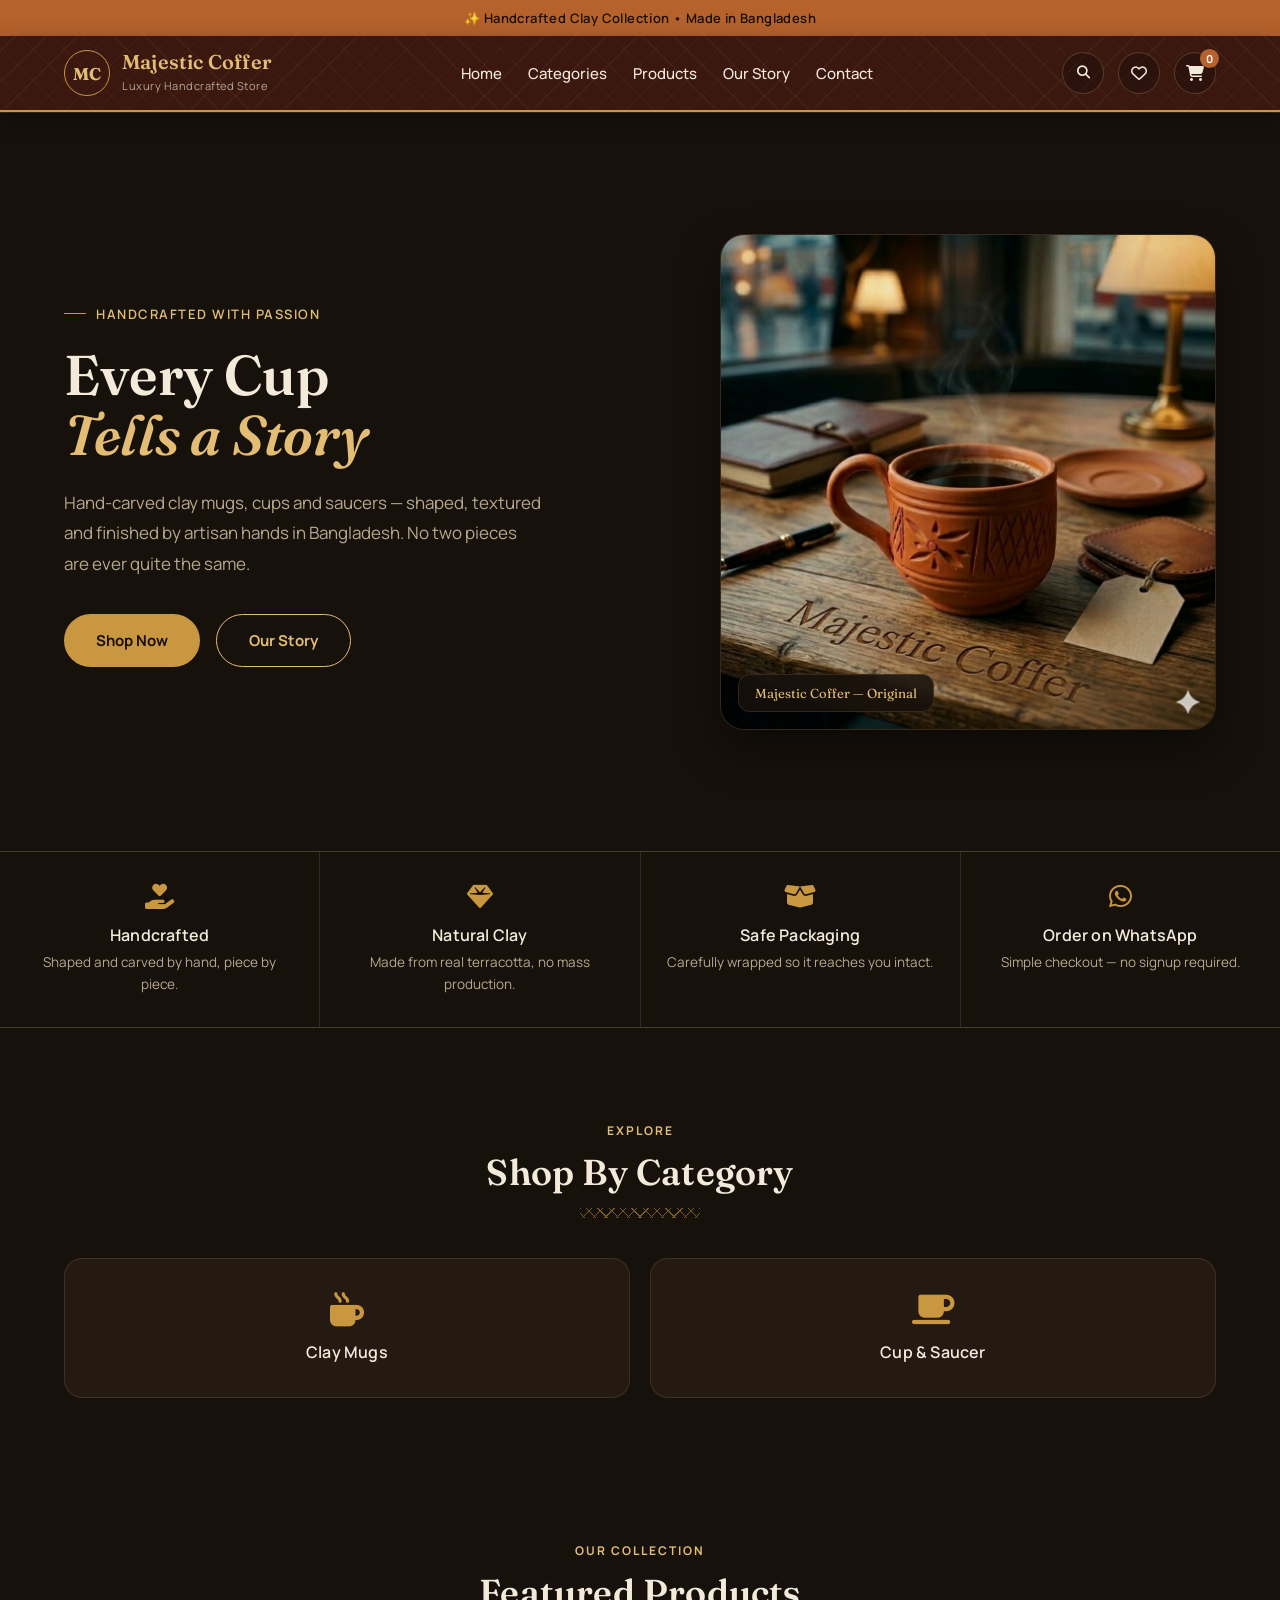
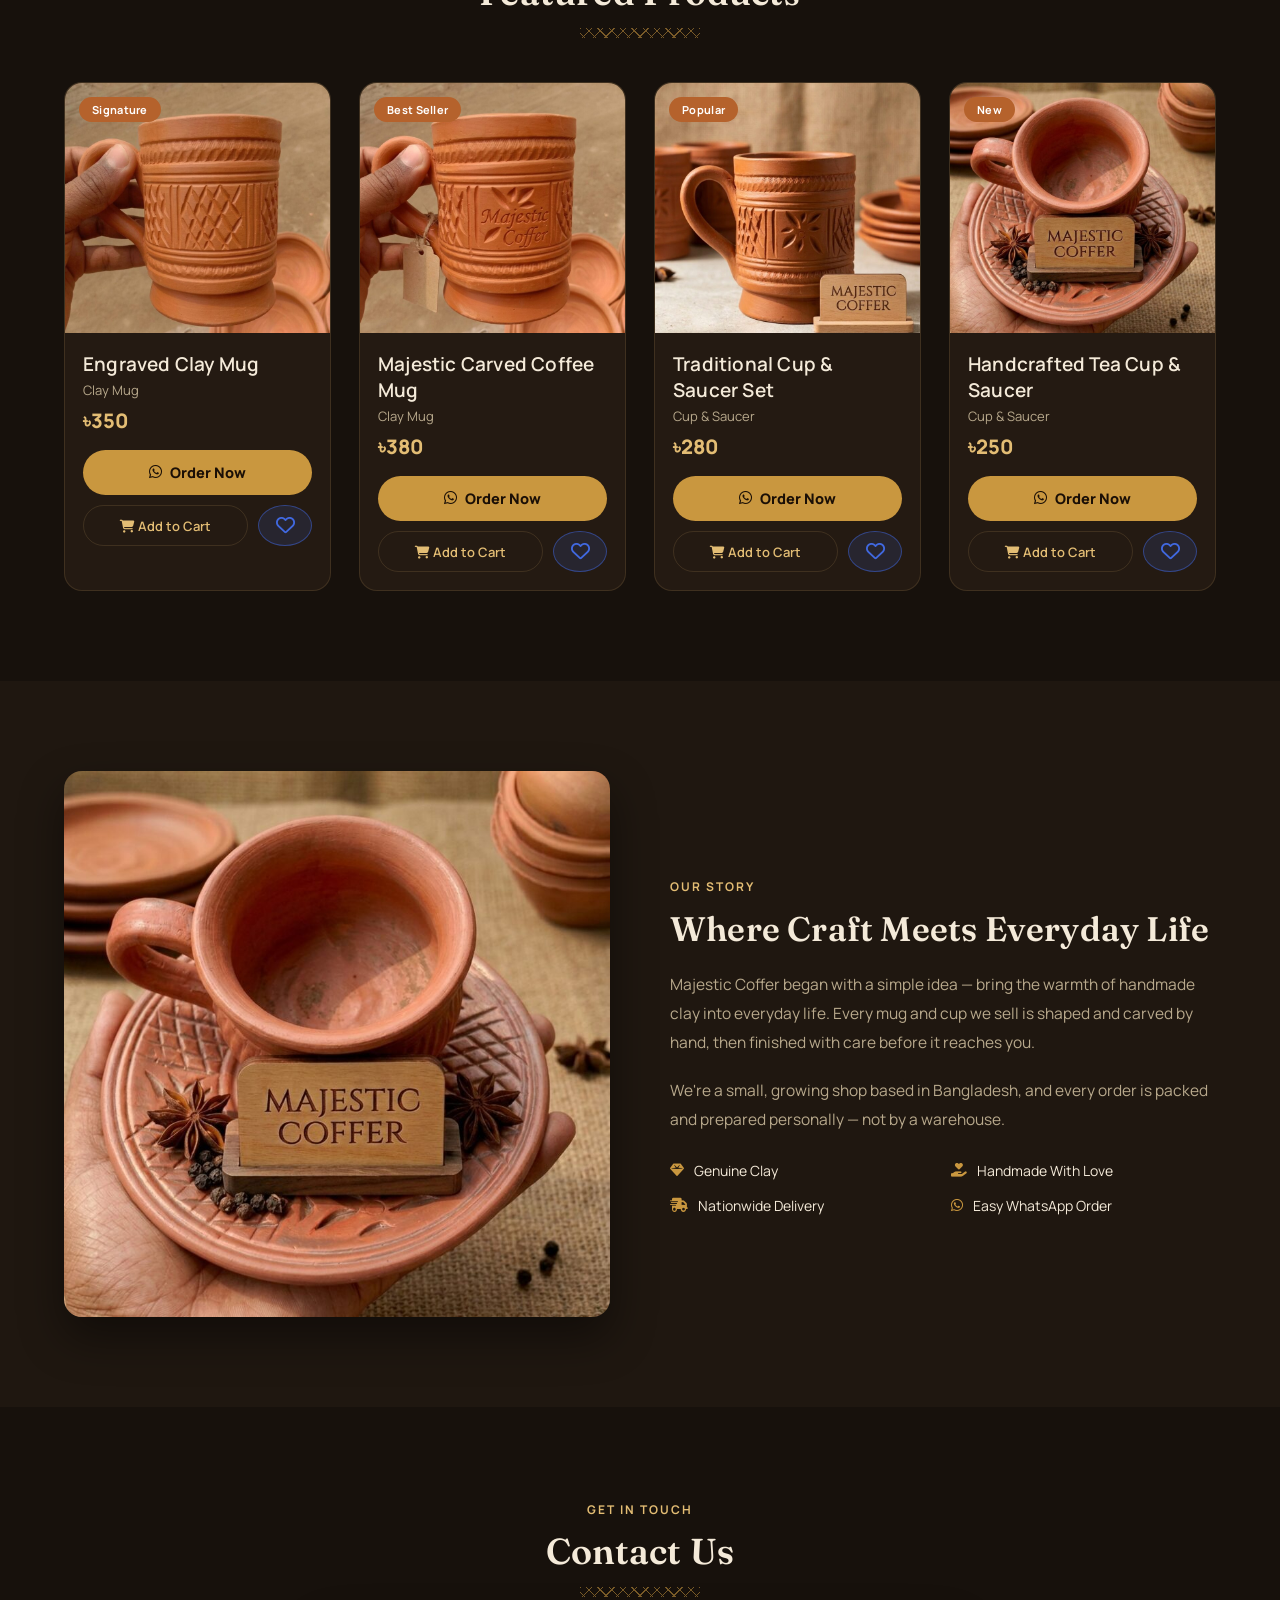
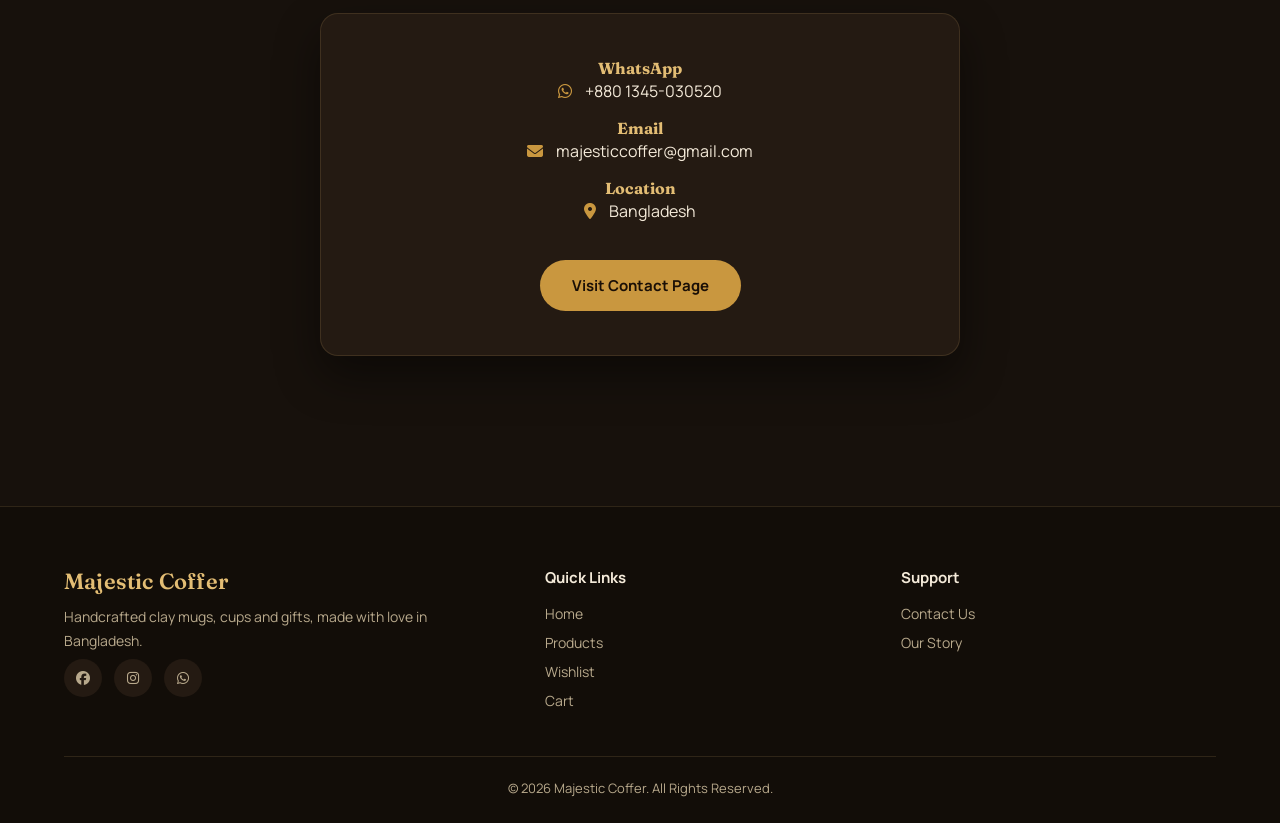
==== commit 78260b5b: "Add files via upload" ====
--- a/index.html
+++ b/index.html
@@ -7,6 +7,14 @@
 <title>Majestic Coffer | Handcrafted Clay & Ceramic Store</title>
 <meta name="description" content="Majestic Coffer — handcrafted clay mugs, cups and saucers, carved by artisans in Bangladesh.">
 <meta name="theme-color" content="#17110c">
+
+<link rel="icon" type="image/png" sizes="16x16" href="/favicon-16.png">
+<link rel="icon" type="image/png" sizes="32x32" href="/favicon-32.png">
+<link rel="icon" type="image/png" sizes="48x48" href="/favicon-48.png">
+<link rel="icon" type="image/png" sizes="96x96" href="/favicon-96.png">
+<link rel="icon" type="image/png" sizes="192x192" href="/favicon-192.png">
+<link rel="shortcut icon" href="/favicon.ico">
+<link rel="apple-touch-icon" sizes="180x180" href="/favicon-180.png">
 
 <link rel="stylesheet" href="css/style.css">
 <link rel="stylesheet" href="css/responsive.css">
--- a/css/style.css
+++ b/css/style.css
@@ -312,7 +312,7 @@
     transition:var(--ease);
 }
 .order-now-btn:hover{ transform:translateY(-2px); box-shadow:0 12px 26px rgba(201,151,63,.3); }
-.product-buttons-row{ display:flex; gap:10px; }
+.product-buttons-row{ display:flex; gap:10px; align-items:stretch; }
 .cart-btn{
     flex:1; background:transparent; color:var(--gold-soft);
     border:1px solid var(--card-line);
@@ -322,13 +322,15 @@
 .cart-btn:hover{ border-color:var(--gold); }
 .cart-btn.added{ background:rgba(76,154,106,.15); color:#7bc99a; border-color:rgba(76,154,106,.4); }
 .wish-btn{
-    width:48px; background:var(--bg-alt); color:var(--cream);
-    border-radius:50%; border:1px solid var(--card-line);
-    transition:var(--ease);
-}
-.wish-btn i{ font-size:16px; transition:.3s; }
-.wish-btn:hover{ border-color:var(--clay); }
-.wish-btn.active i{ color:var(--clay); }
+    width:54px; background:rgba(65,105,225,.14); color:#4169e1;
+    border-radius:50%; border:1.5px solid rgba(65,105,225,.5);
+    display:flex; align-items:center; justify-content:center;
+    padding:10px; transition:var(--ease);
+}
+.wish-btn i{ font-size:19px; transition:.3s; }
+.wish-btn:hover{ background:rgba(65,105,225,.28); border-color:#4169e1; transform:scale(1.05); }
+.wish-btn.active{ background:#4169e1; border-color:#4169e1; }
+.wish-btn.active i{ color:#fff; }
 
 /* ==========================================
    STORY / ABOUT
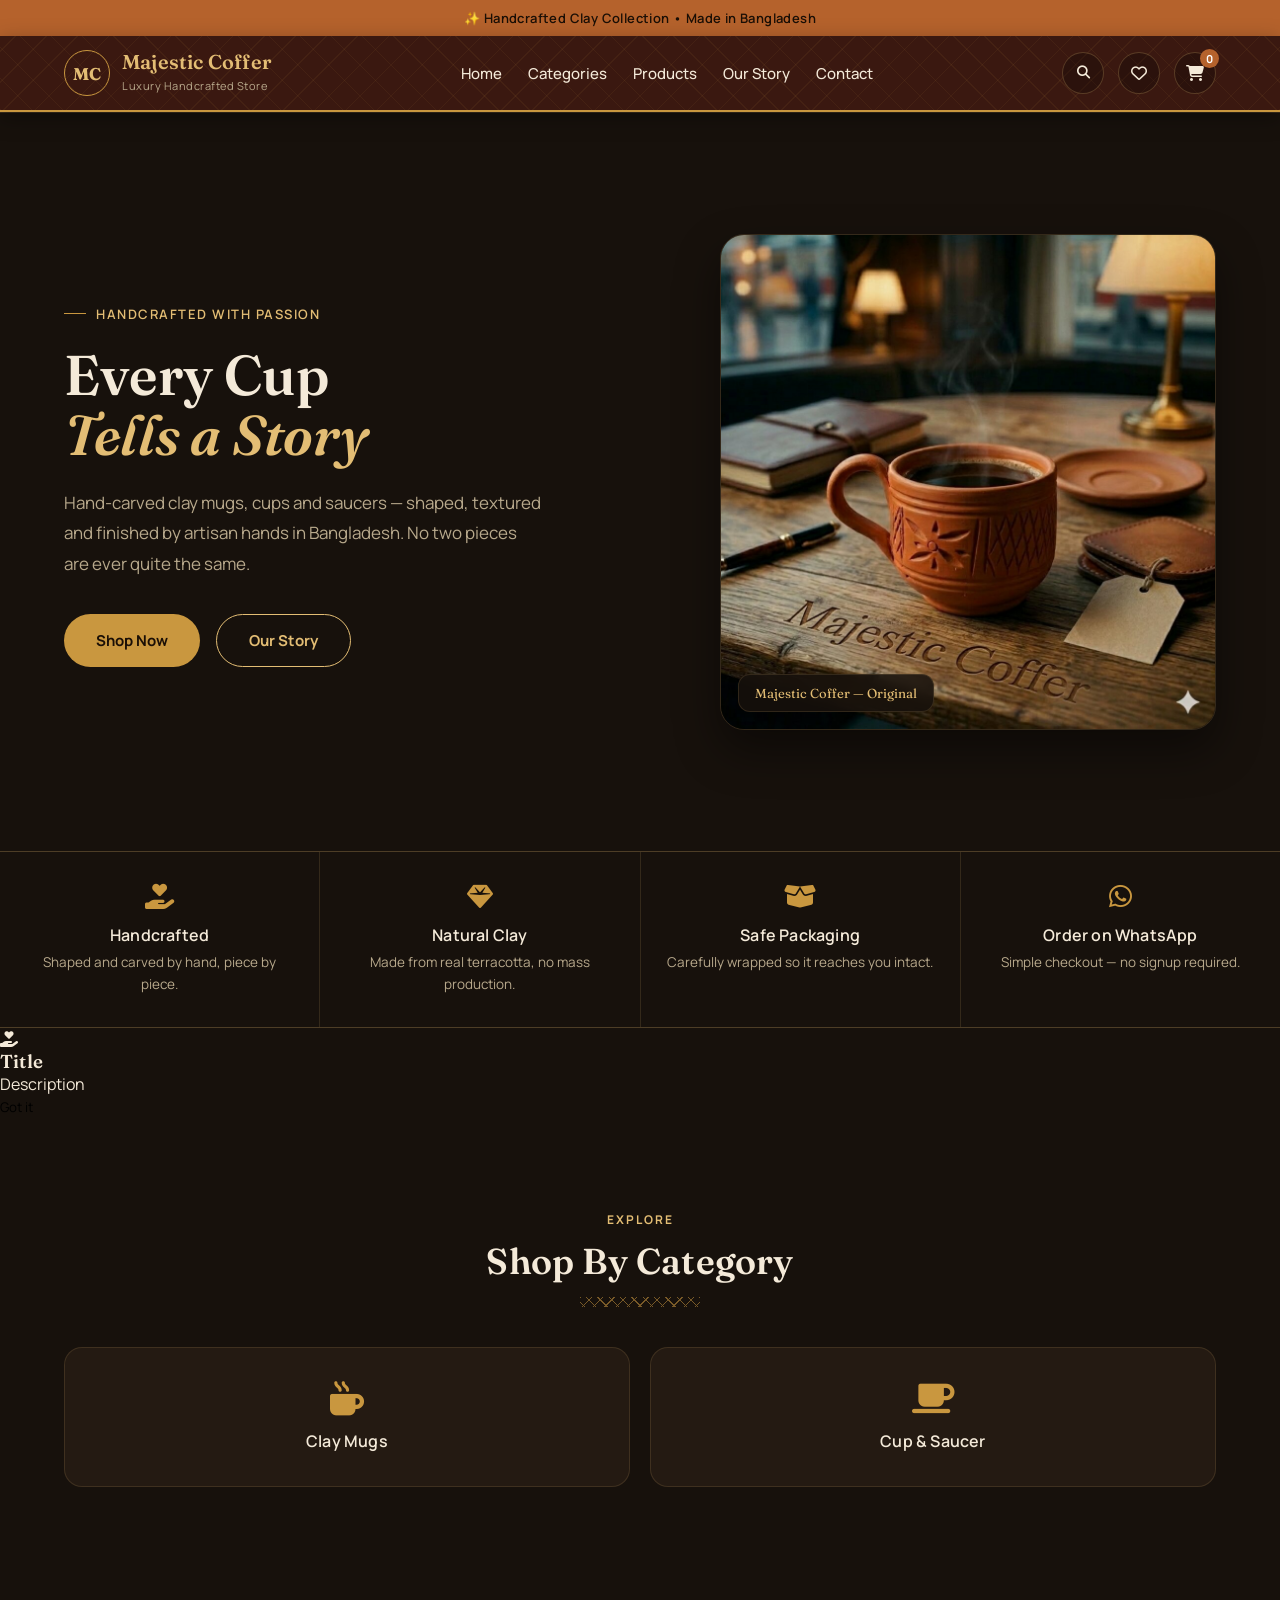
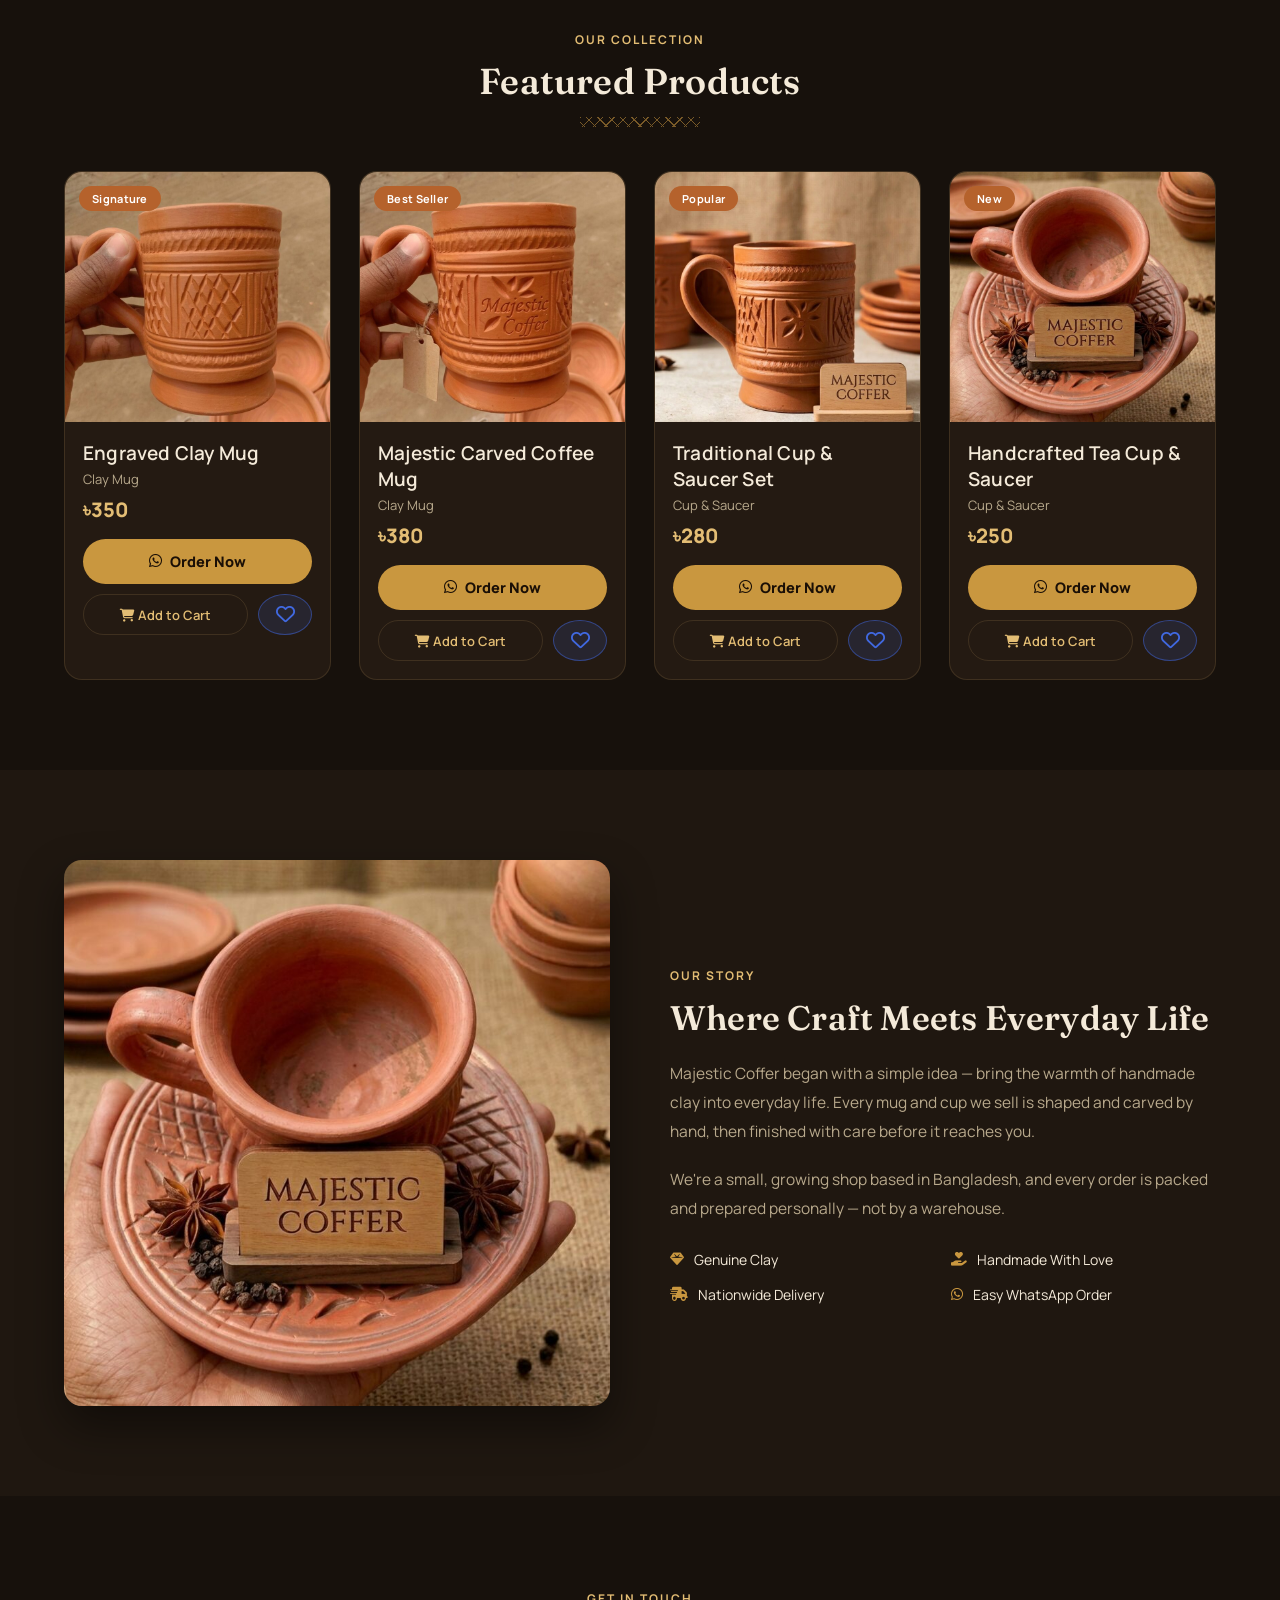
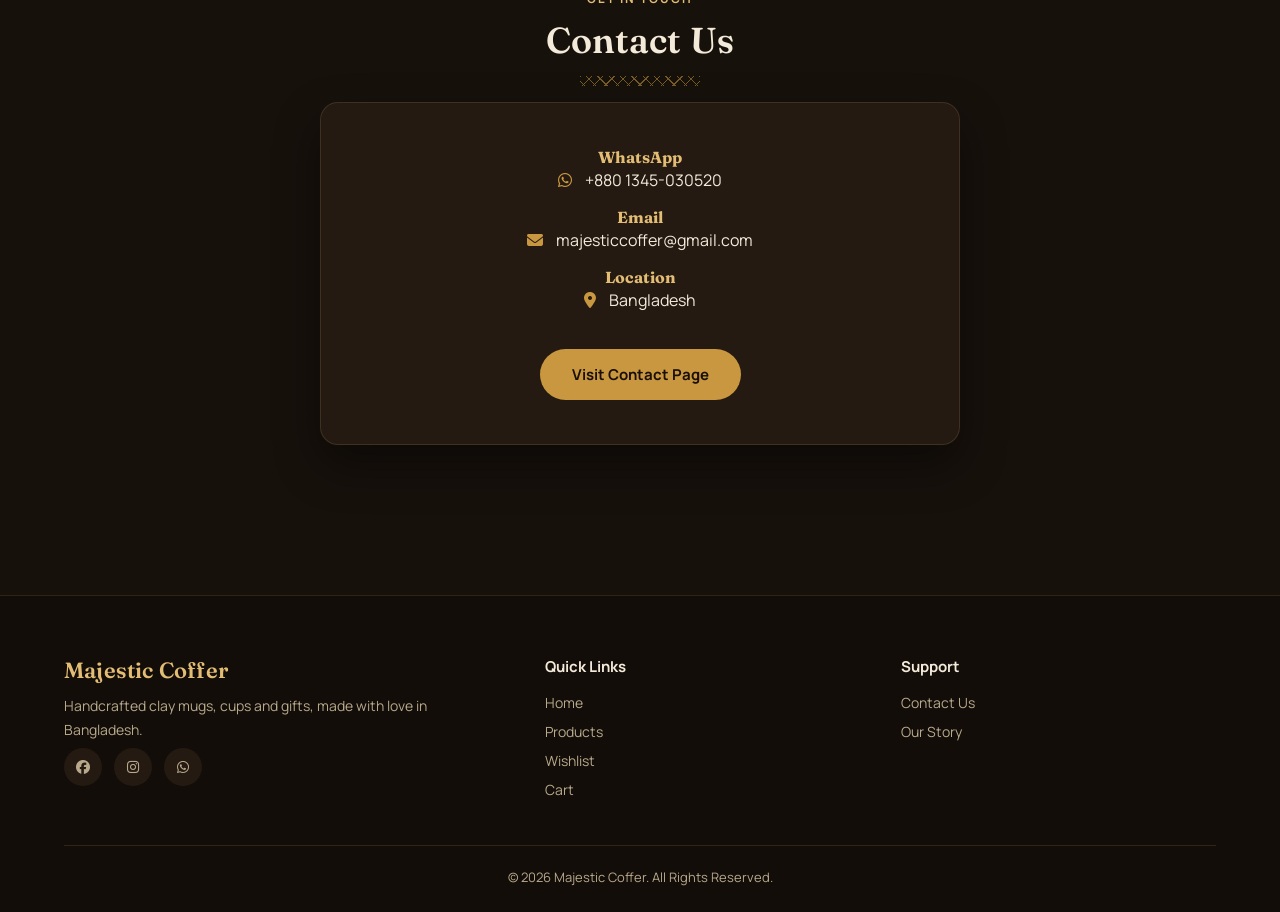
==== commit 1bbbeade: "Add files via upload" ====
--- a/index.html
+++ b/index.html
@@ -5,16 +5,23 @@
 <meta charset="UTF-8">
 <meta name="viewport" content="width=device-width, initial-scale=1.0">
 <title>Majestic Coffer | Handcrafted Clay & Ceramic Store</title>
+<link rel="icon" type="image/x-icon" href="images/favicon.ico">
+<link rel="icon" type="image/png" sizes="32x32" href="images/favicon-32.png">
+<link rel="apple-touch-icon" sizes="180x180" href="images/apple-touch-icon.png">
+<meta property="og:site_name" content="Majestic Coffer">
+<script type="application/ld+json">
+{
+  "@context": "https://schema.org",
+  "@type": "Organization",
+  "name": "Majestic Coffer",
+  "alternateName": "Majestic Coffer - Luxury Handcrafted Store",
+  "url": "https://majesticcoffer.netlify.app/",
+  "logo": "https://majesticcoffer.netlify.app/images/logo-512.png",
+  "sameAs": []
+}
+</script>
 <meta name="description" content="Majestic Coffer — handcrafted clay mugs, cups and saucers, carved by artisans in Bangladesh.">
 <meta name="theme-color" content="#17110c">
-
-<link rel="icon" type="image/png" sizes="16x16" href="/favicon-16.png">
-<link rel="icon" type="image/png" sizes="32x32" href="/favicon-32.png">
-<link rel="icon" type="image/png" sizes="48x48" href="/favicon-48.png">
-<link rel="icon" type="image/png" sizes="96x96" href="/favicon-96.png">
-<link rel="icon" type="image/png" sizes="192x192" href="/favicon-192.png">
-<link rel="shortcut icon" href="/favicon.ico">
-<link rel="apple-touch-icon" sizes="180x180" href="/favicon-180.png">
 
 <link rel="stylesheet" href="css/style.css">
 <link rel="stylesheet" href="css/responsive.css">
@@ -93,27 +100,36 @@
 
 <!-- FEATURES -->
 <section class="features">
-    <div class="feature-box">
+    <div class="feature-box" onclick="openFeatureModal('handcrafted')">
         <i class="fa-solid fa-hand-holding-heart"></i>
         <h3>Handcrafted</h3>
         <p>Shaped and carved by hand, piece by piece.</p>
     </div>
-    <div class="feature-box">
+    <div class="feature-box" onclick="openFeatureModal('clay')">
         <i class="fa-solid fa-gem"></i>
         <h3>Natural Clay</h3>
         <p>Made from real terracotta, no mass production.</p>
     </div>
-    <div class="feature-box">
+    <div class="feature-box" onclick="openFeatureModal('packaging')">
         <i class="fa-solid fa-box-open"></i>
         <h3>Safe Packaging</h3>
         <p>Carefully wrapped so it reaches you intact.</p>
     </div>
-    <div class="feature-box">
+    <div class="feature-box" onclick="openFeatureModal('whatsapp')">
         <i class="fa-brands fa-whatsapp"></i>
         <h3>Order on WhatsApp</h3>
         <p>Simple checkout — no signup required.</p>
     </div>
 </section>
+
+<div class="modal-overlay" id="featureModal">
+    <div class="modal-card" id="featureModalCard">
+        <i class="fa-solid fa-hand-holding-heart" id="featureModalIcon"></i>
+        <h3 id="featureModalTitle">Title</h3>
+        <p id="featureModalText">Description</p>
+        <button class="modal-close" onclick="closeFeatureModal()">Got it</button>
+    </div>
+</div>
 
 <!-- CATEGORIES -->
 <section id="categories">
@@ -203,7 +219,7 @@
             <div class="footer-social">
                 <a href="#"><i class="fab fa-facebook"></i></a>
                 <a href="#"><i class="fab fa-instagram"></i></a>
-                <a href="#"><i class="fab fa-whatsapp"></i></a>
+                <a href="https://wa.me/8801345030520" target="_blank"><i class="fab fa-whatsapp"></i></a>
             </div>
         </div>
 
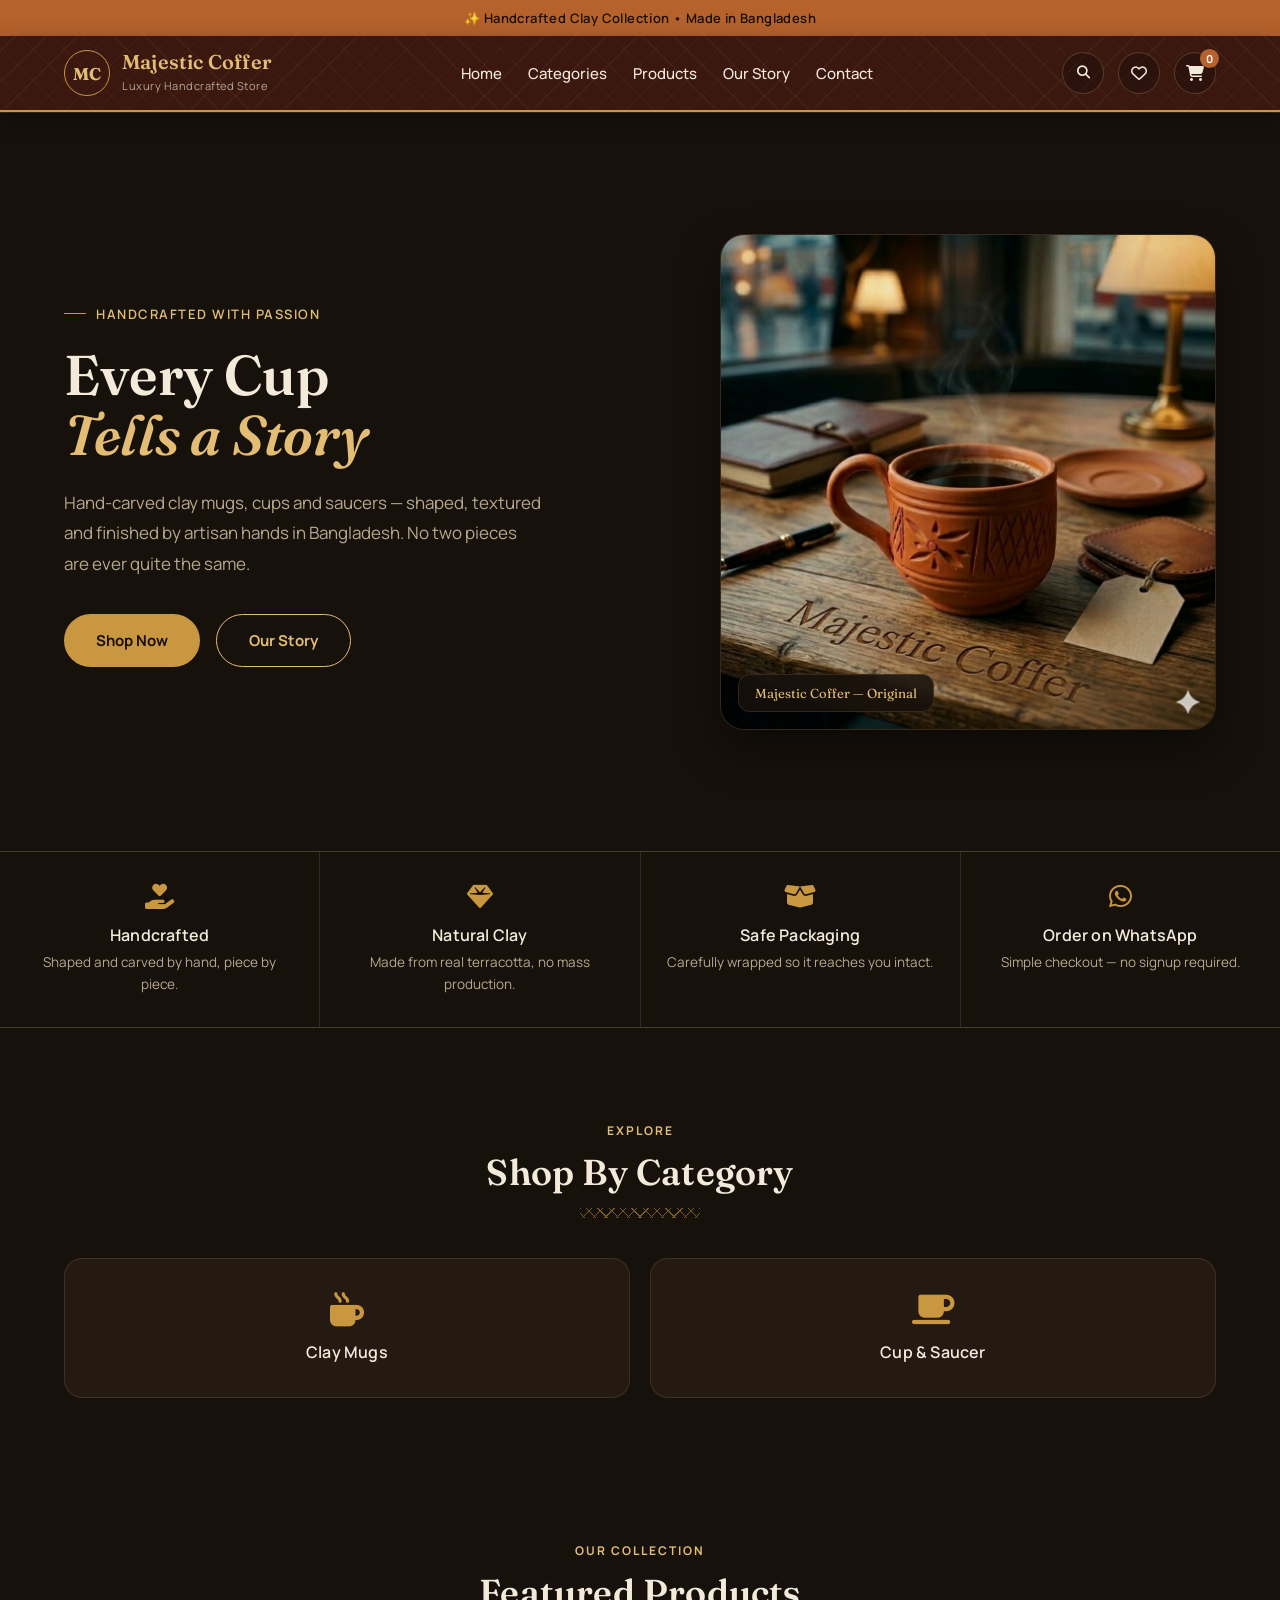
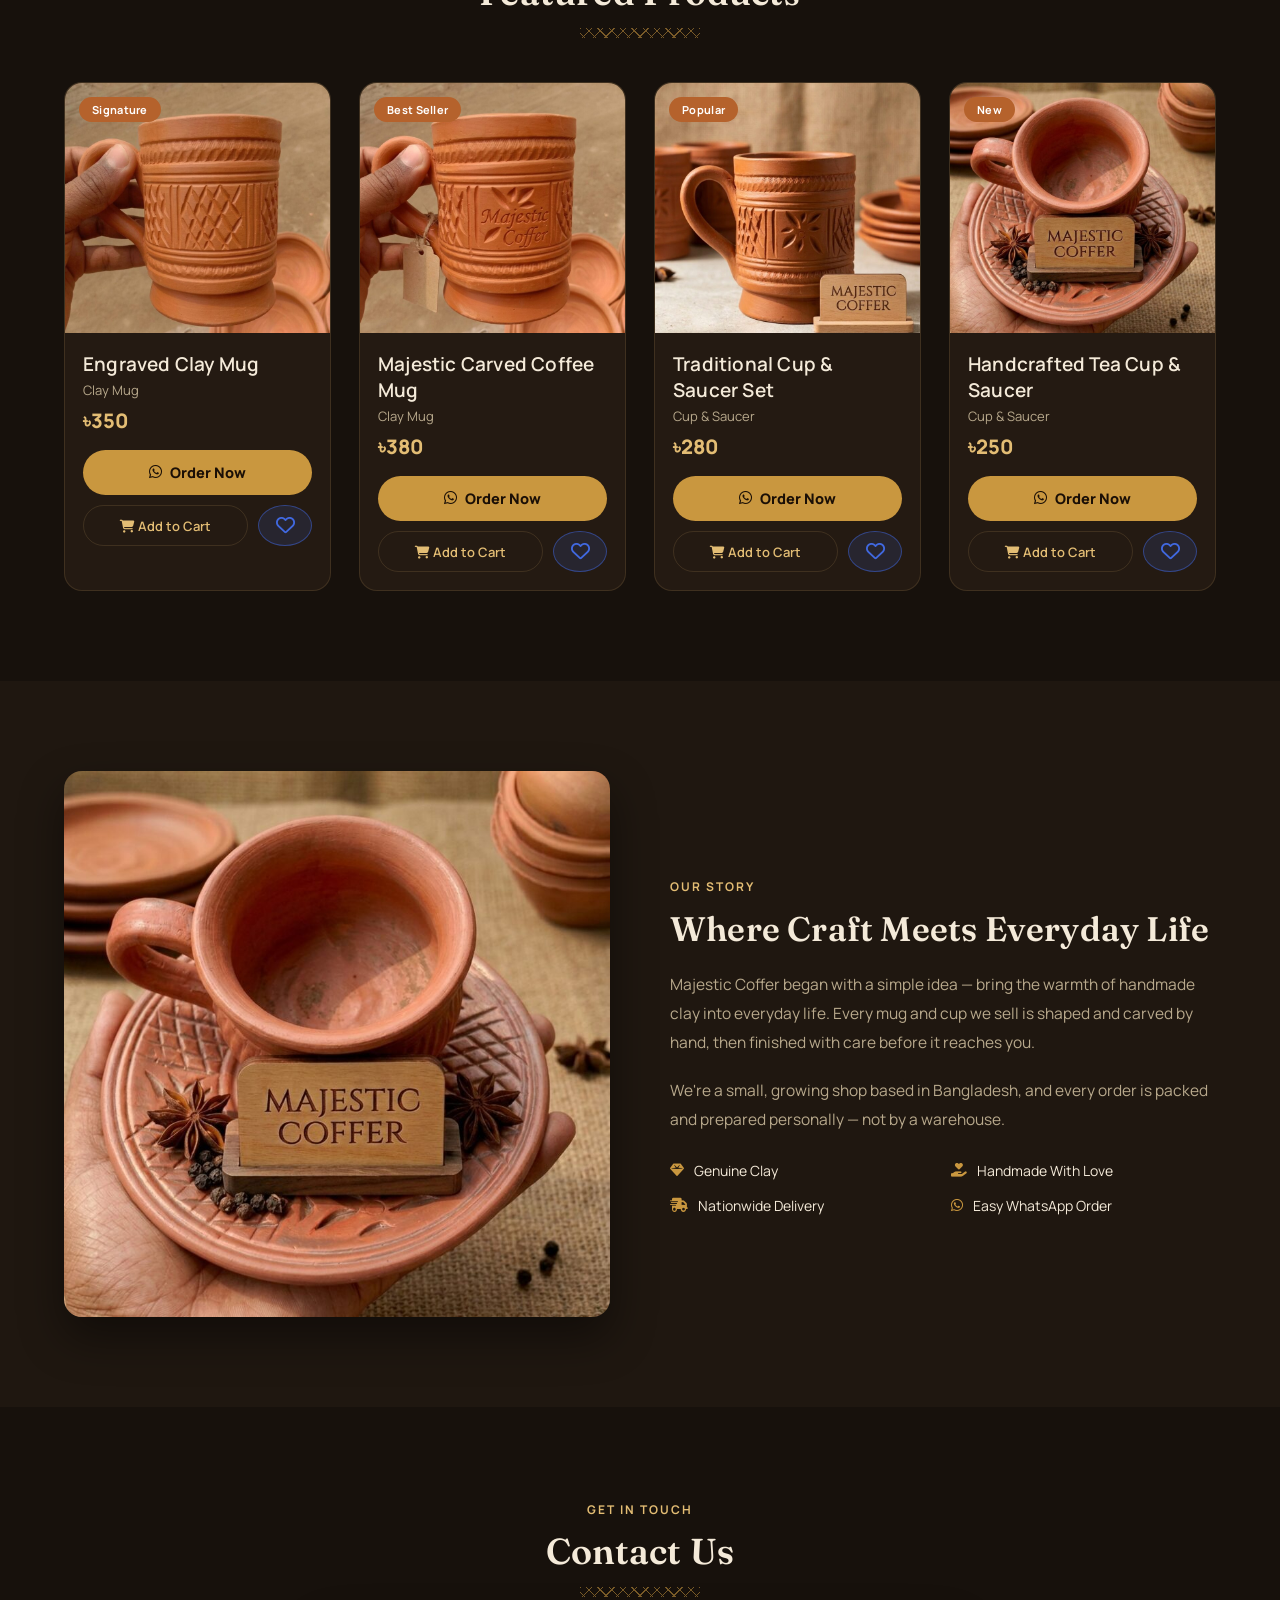
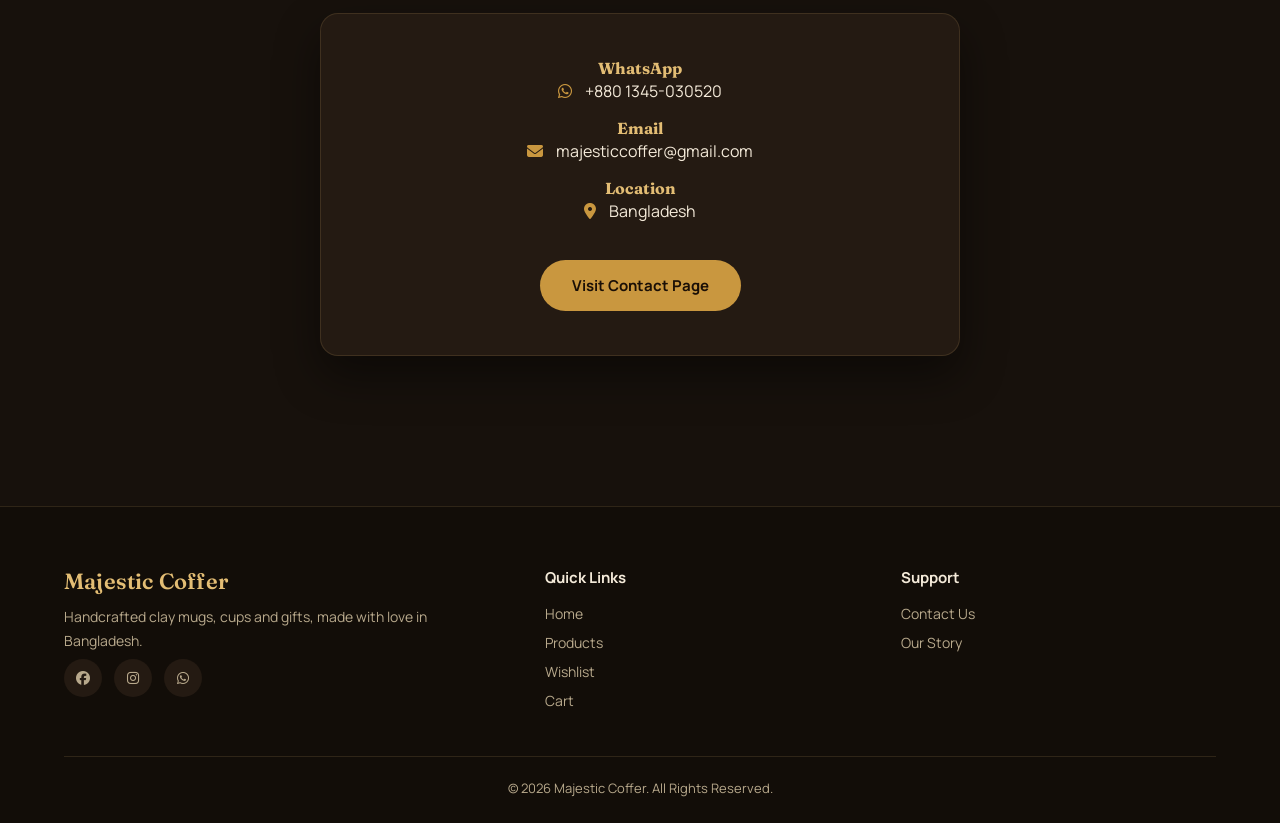
==== commit c59fa6e5: "Add files via upload" ====
--- a/index.html
+++ b/index.html
@@ -9,6 +9,15 @@
 <link rel="icon" type="image/png" sizes="32x32" href="images/favicon-32.png">
 <link rel="apple-touch-icon" sizes="180x180" href="images/apple-touch-icon.png">
 <meta property="og:site_name" content="Majestic Coffer">
+<script type="application/ld+json">
+{
+  "@context": "https://schema.org",
+  "@type": "WebSite",
+  "name": "Majestic Coffer",
+  "alternateName": ["Majestic Coffer", "Majestic Coffer Bangladesh"],
+  "url": "https://majesticcoffer.netlify.app/"
+}
+</script>
 <script type="application/ld+json">
 {
   "@context": "https://schema.org",
--- a/css/style.css
+++ b/css/style.css
@@ -425,6 +425,32 @@
 }
 body{ padding-bottom:70px; }
 
+/* ---------- Feature Info Modal ---------- */
+.feature-box{ cursor:pointer; }
+.modal-overlay{
+    position:fixed; inset:0; z-index:3000;
+    background:rgba(0,0,0,.6); backdrop-filter:blur(3px);
+    display:flex; align-items:center; justify-content:center;
+    padding:20px;
+    opacity:0; pointer-events:none; transition:.25s ease;
+}
+.modal-overlay.active{ opacity:1; pointer-events:auto; }
+.modal-card{
+    background:var(--card); border:1px solid var(--gold);
+    border-radius:var(--radius); padding:34px 28px;
+    max-width:420px; width:100%; text-align:center;
+    box-shadow:var(--shadow);
+    transform:translateY(16px); transition:.3s ease;
+}
+.modal-overlay.active .modal-card{ transform:translateY(0); }
+.modal-card i{ font-size:38px; color:var(--gold); margin-bottom:16px; }
+.modal-card h3{ font-size:22px; color:var(--cream); margin-bottom:14px; }
+.modal-card p{ color:var(--muted); line-height:1.8; font-size:15px; margin-bottom:22px; }
+.modal-close{
+    display:inline-block; padding:12px 30px; background:var(--gold);
+    color:#1a0f06; border-radius:50px; font-weight:700; font-size:14px;
+}
+
 /* ---------- Toast ---------- */
 .toast{
     position:fixed; left:50%; bottom:90px; transform:translateX(-50%) translateY(20px);
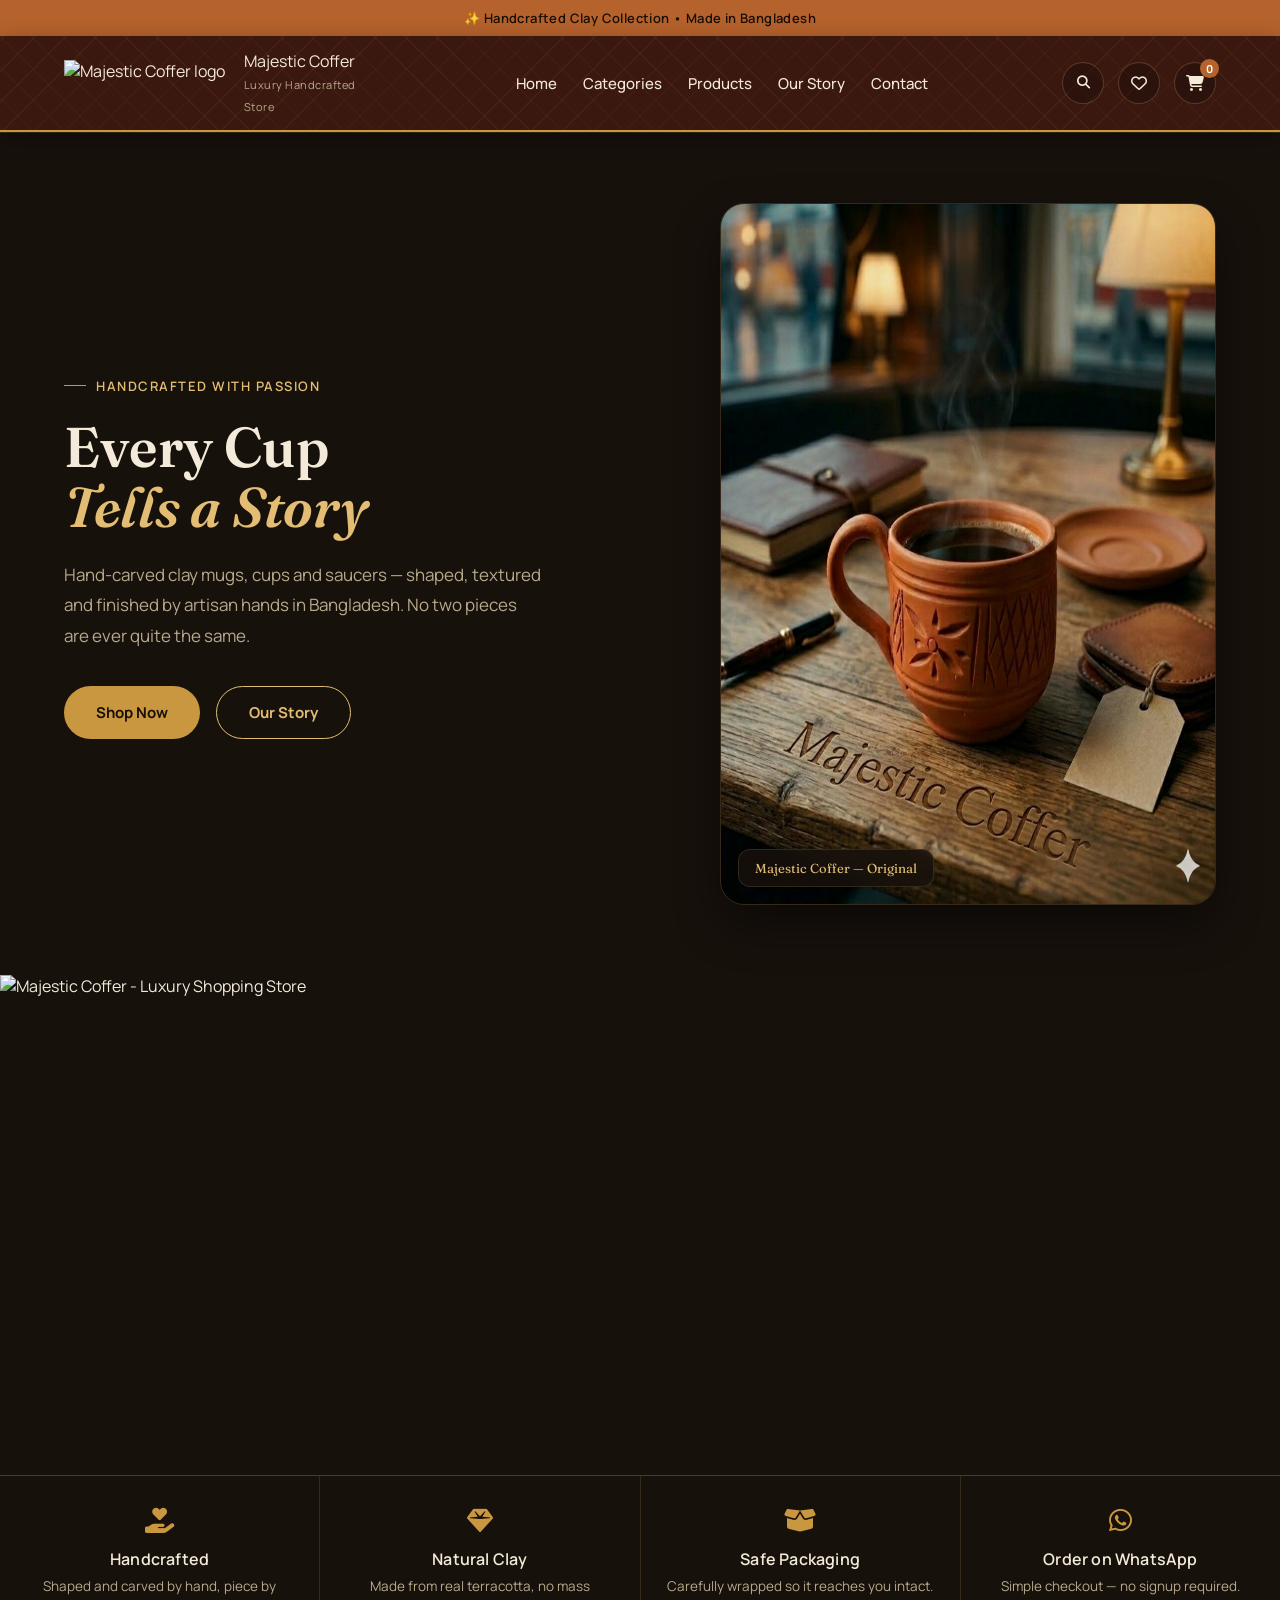
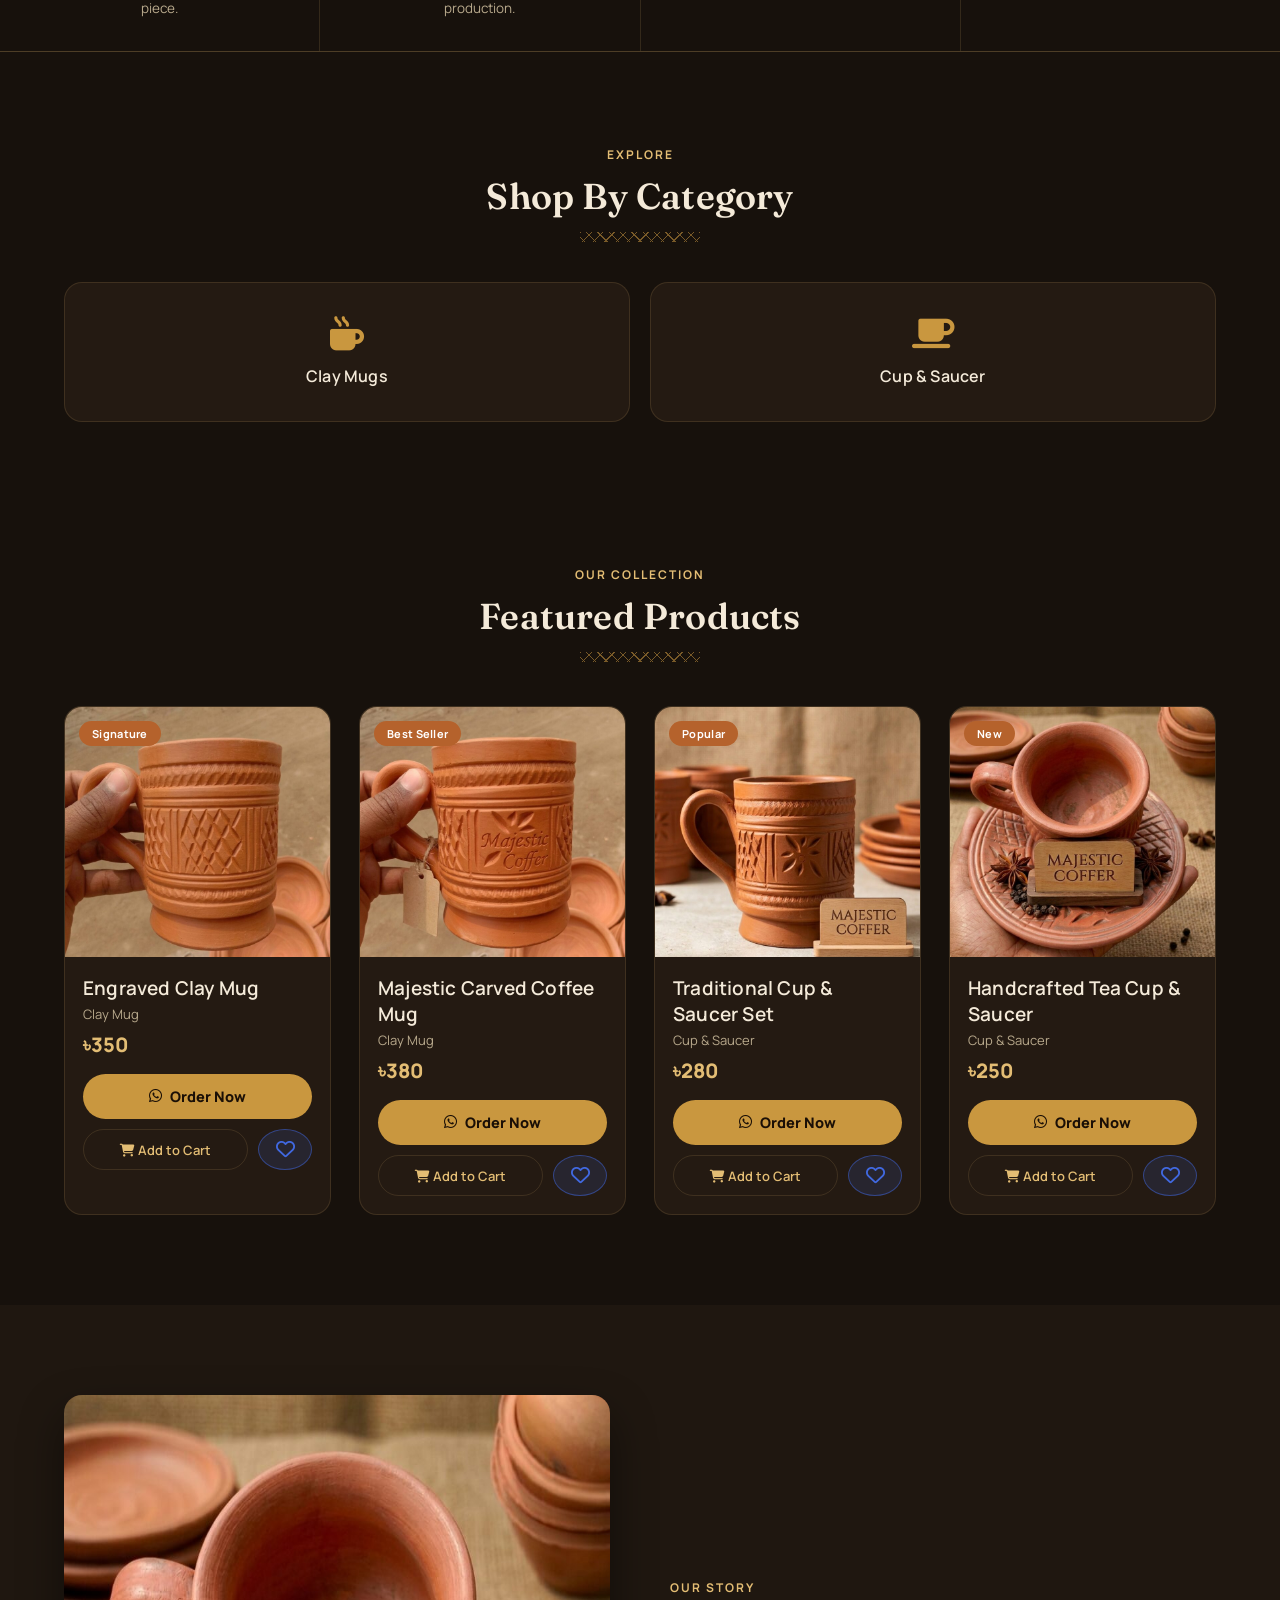
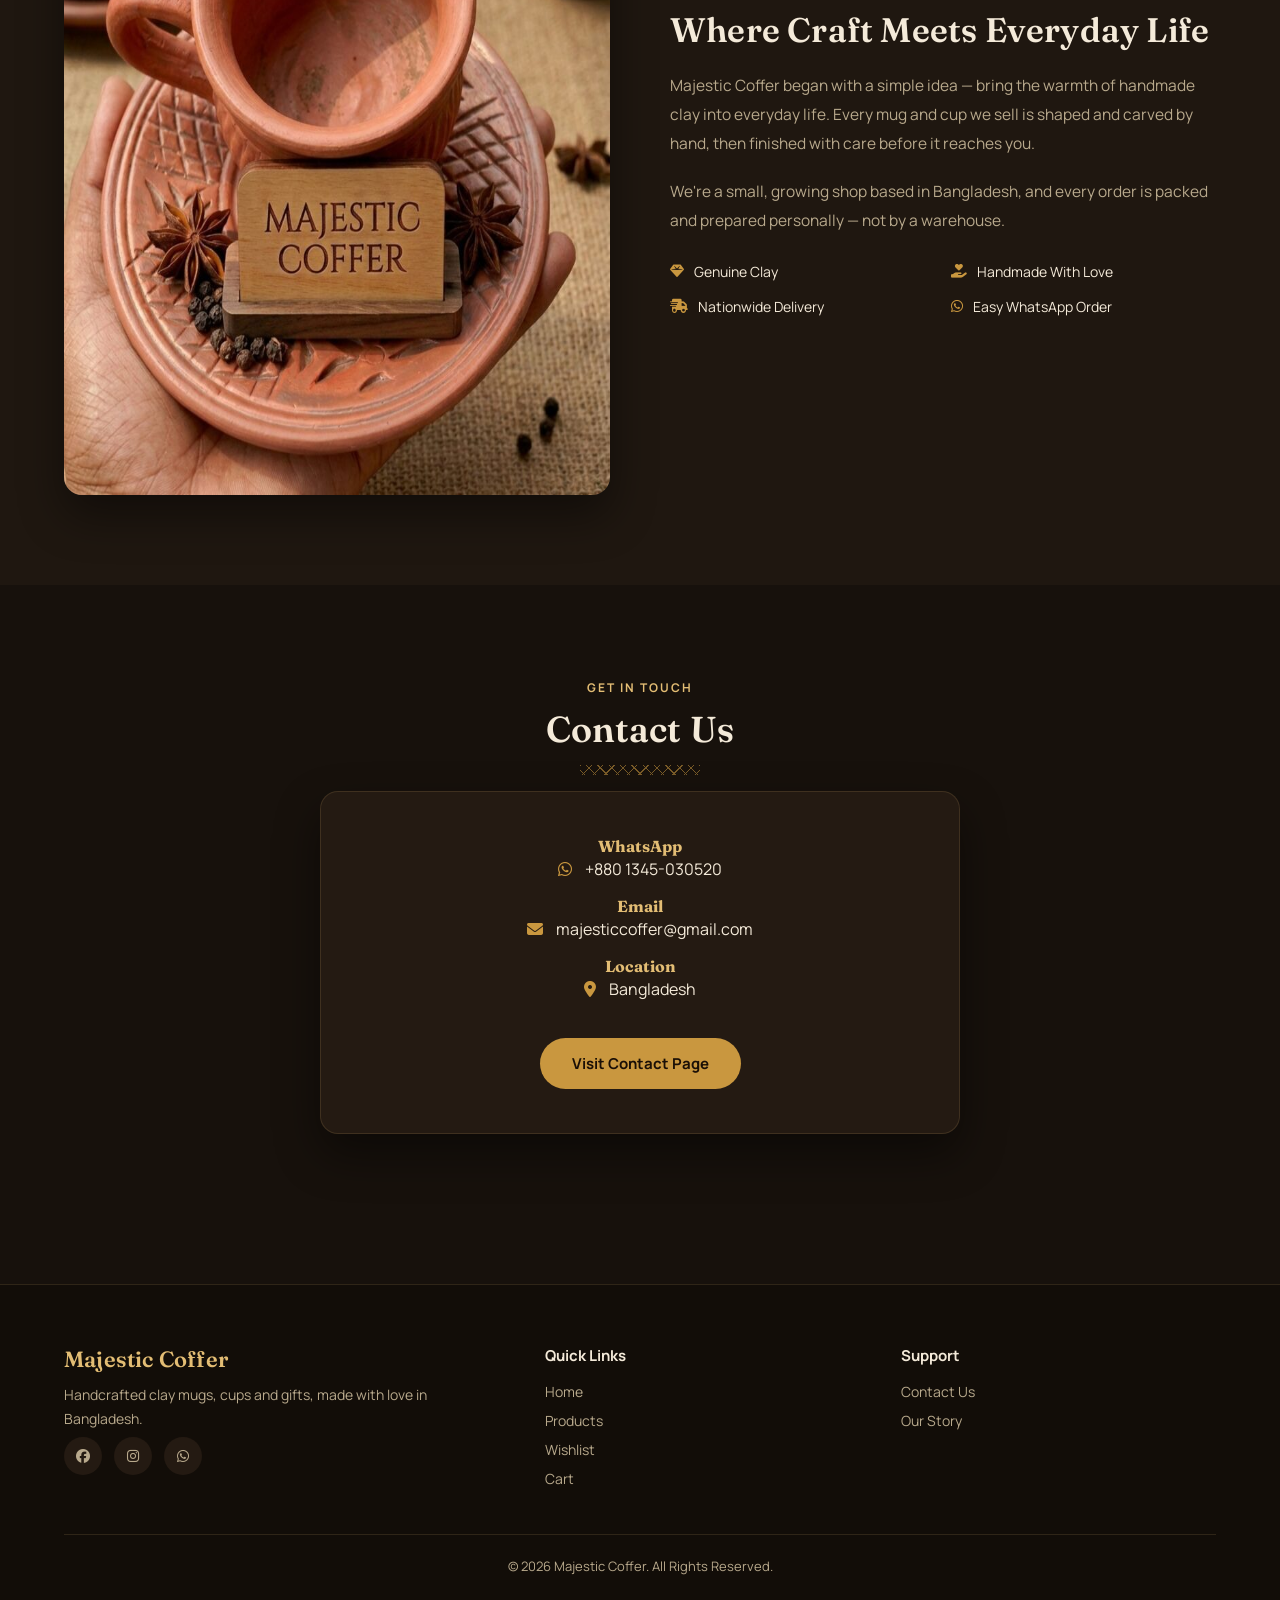
==== commit 7f7cea85: "Add files via upload" ====
--- a/index.html
+++ b/index.html
@@ -26,7 +26,7 @@
   "alternateName": "Majestic Coffer - Luxury Handcrafted Store",
   "url": "https://majesticcoffer.netlify.app/",
   "logo": "https://majesticcoffer.netlify.app/images/logo-512.png",
-  "sameAs": []
+  "sameAs": ["https://www.facebook.com/majesticcoffer/"]
 }
 </script>
 <meta name="description" content="Majestic Coffer — handcrafted clay mugs, cups and saucers, carved by artisans in Bangladesh.">
@@ -50,9 +50,9 @@
 
 <header>
     <a href="index.html" class="logo">
-        <div class="logo-mark">MC</div>
-        <div>
-            <h2>Majestic Coffer</h2>
+        <img src="images/logo-new.png" alt="Majestic Coffer logo" class="logo-mark-img" width="46" height="46">
+        <div>
+            <span class="logo-name">Majestic Coffer</span>
             <small>Luxury Handcrafted Store</small>
         </div>
     </a>
@@ -66,20 +66,22 @@
     </nav>
 
     <div class="header-icons">
-        <button id="search-btn"><i class="fa-solid fa-magnifying-glass"></i></button>
-        <a href="wishlist.html"><i class="fa-regular fa-heart"></i></a>
-        <a href="cart.html" class="cart-icon">
+        <button id="search-btn" aria-label="Search products"><i class="fa-solid fa-magnifying-glass"></i></button>
+        <a href="wishlist.html" aria-label="Wishlist"><i class="fa-regular fa-heart"></i></a>
+        <a href="cart.html" class="cart-icon" aria-label="Shopping cart">
             <i class="fa-solid fa-cart-shopping"></i>
             <span id="cart-count">0</span>
         </a>
     </div>
 </header>
+
+<main>
 
 <div class="search-bar" id="searchBar">
     <div class="search-bar-inner">
         <i class="fa-solid fa-magnifying-glass"></i>
         <input type="text" id="search-input" placeholder="Search handcrafted products...">
-        <button id="search-close"><i class="fa-solid fa-xmark"></i></button>
+        <button id="search-close" aria-label="Close search"><i class="fa-solid fa-xmark"></i></button>
     </div>
 </div>
 
@@ -101,10 +103,15 @@
 
     <div class="hero-image">
         <div class="frame">
-            <img src="images/products/hero1.jpg" alt="Majestic Coffer carved clay mug">
+            <img src="images/products/hero1.jpg" alt="Majestic Coffer carved clay mug" width="700" height="700">
         </div>
         <div class="hero-tag">Majestic Coffer — Original</div>
     </div>
+</section>
+
+<!-- BANNER -->
+<section class="promo-banner">
+    <img src="images/banner.jpg" alt="Majestic Coffer - Luxury Shopping Store" width="1600" height="500" loading="lazy">
 </section>
 
 <!-- FEATURES -->
@@ -175,7 +182,7 @@
 <section id="about">
     <div class="about-container">
         <div class="about-image">
-            <img src="images/products/story1.jpg" alt="Majestic Coffer handcrafted cup and saucer">
+            <img src="images/products/story1.jpg" alt="Majestic Coffer handcrafted cup and saucer" width="700" height="700" loading="lazy">
         </div>
 
         <div class="about-content">
@@ -220,13 +227,15 @@
 </section>
 
 <!-- FOOTER -->
+</main>
+
 <footer>
     <div class="footer-content">
         <div>
             <h3>Majestic Coffer</h3>
             <p>Handcrafted clay mugs, cups and gifts, made with love in Bangladesh.</p>
             <div class="footer-social">
-                <a href="#"><i class="fab fa-facebook"></i></a>
+                <a href="https://www.facebook.com/majesticcoffer/" target="_blank"><i class="fab fa-facebook"></i></a>
                 <a href="#"><i class="fab fa-instagram"></i></a>
                 <a href="https://wa.me/8801345030520" target="_blank"><i class="fab fa-whatsapp"></i></a>
             </div>
@@ -254,7 +263,7 @@
 <div class="bottom-bar">
     <a href="index.html"><i class="fa-solid fa-house"></i><span>Home</span></a>
     <a href="wishlist.html"><i class="fa-regular fa-heart"></i><span>Wishlist</span></a>
-    <a href="cart.html" class="cart-icon">
+    <a href="cart.html" class="cart-icon" aria-label="Shopping cart">
         <i class="fa-solid fa-cart-shopping"></i><span>Cart</span>
         <span class="bb-badge" id="bb-cart-count">0</span>
     </a>
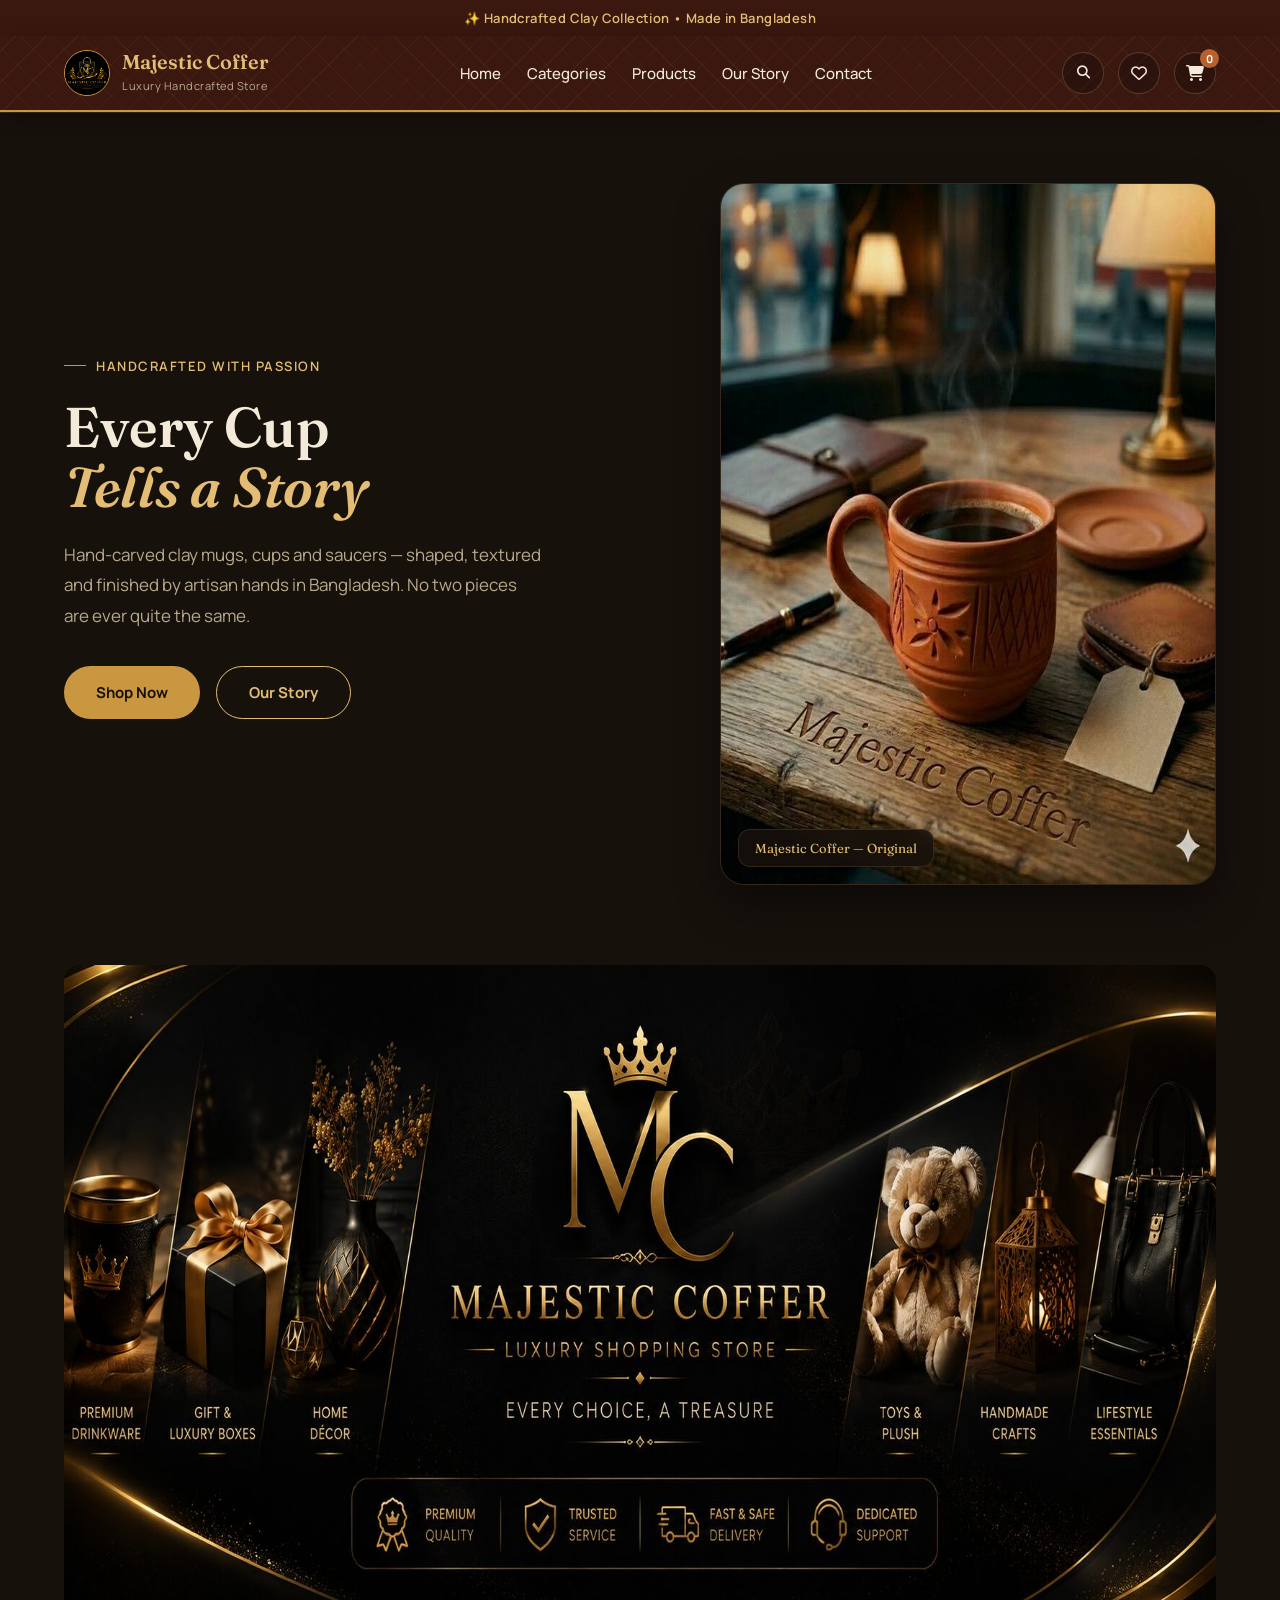
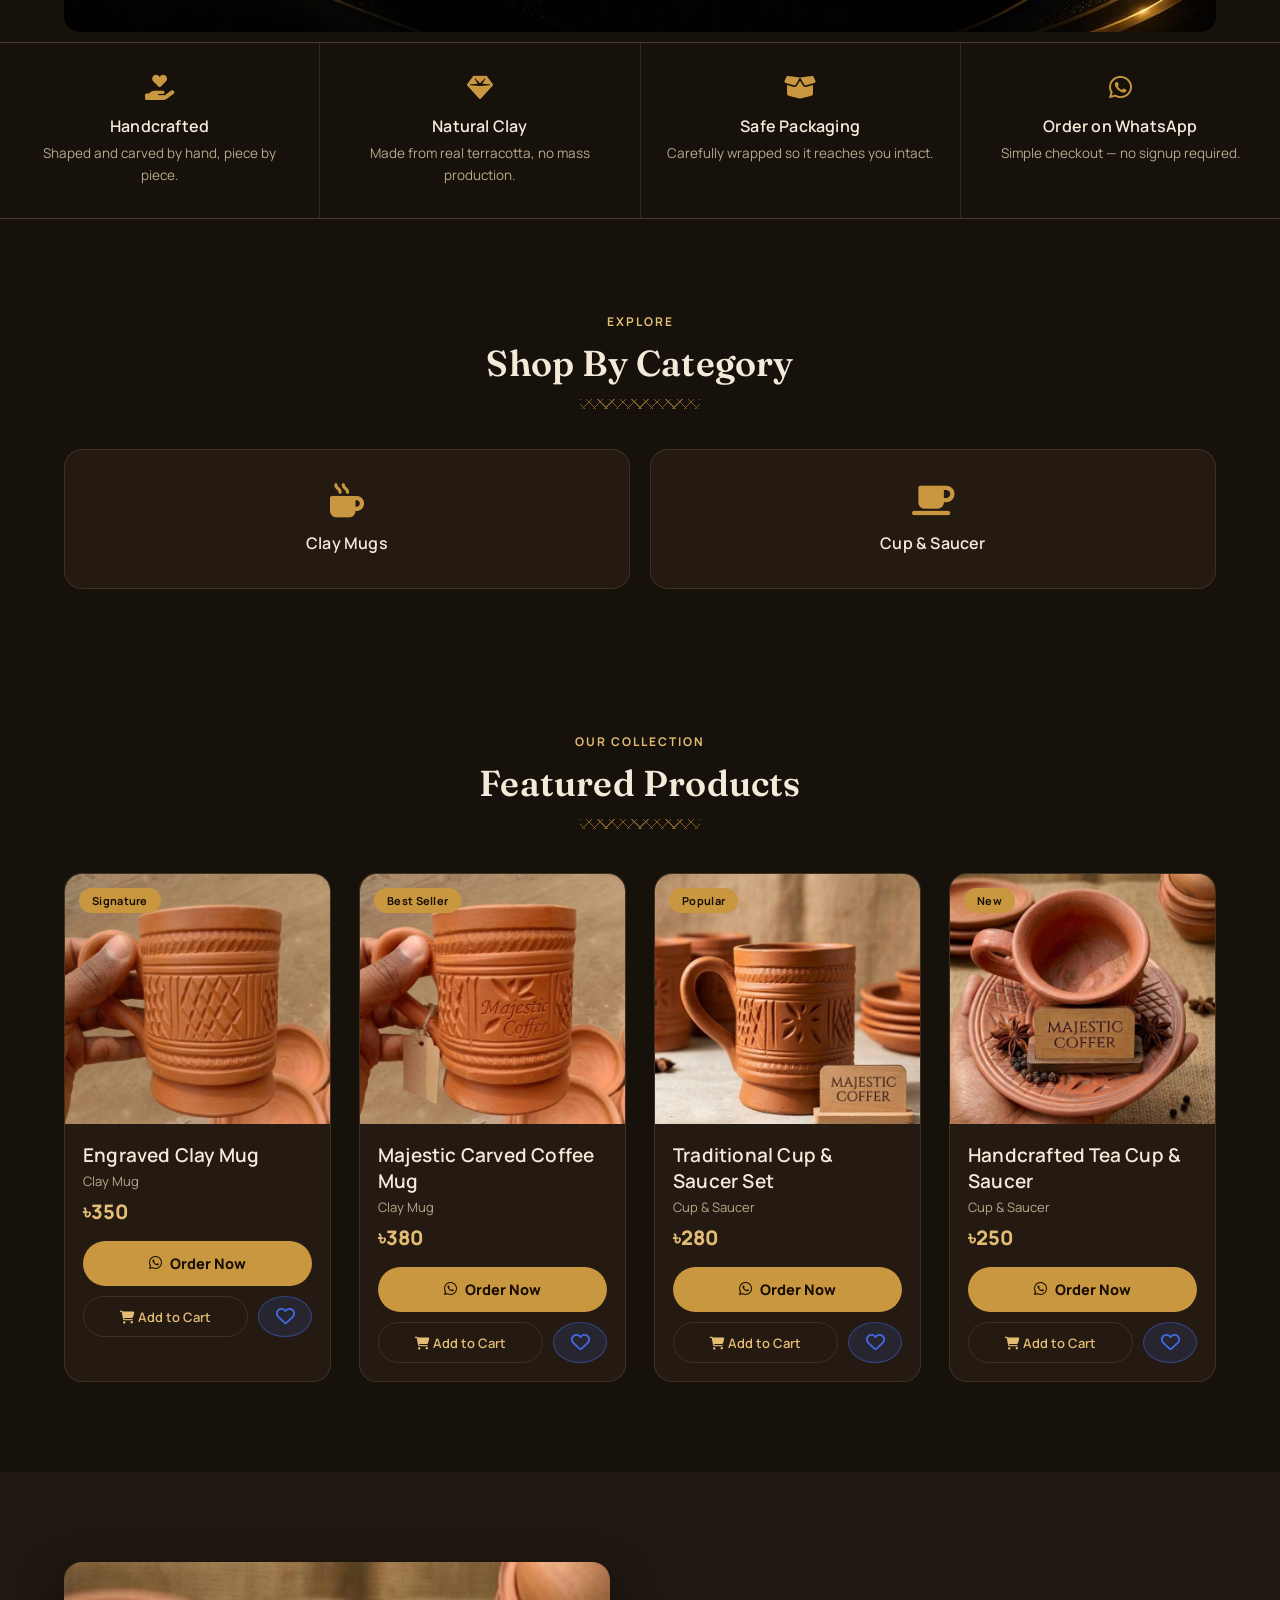
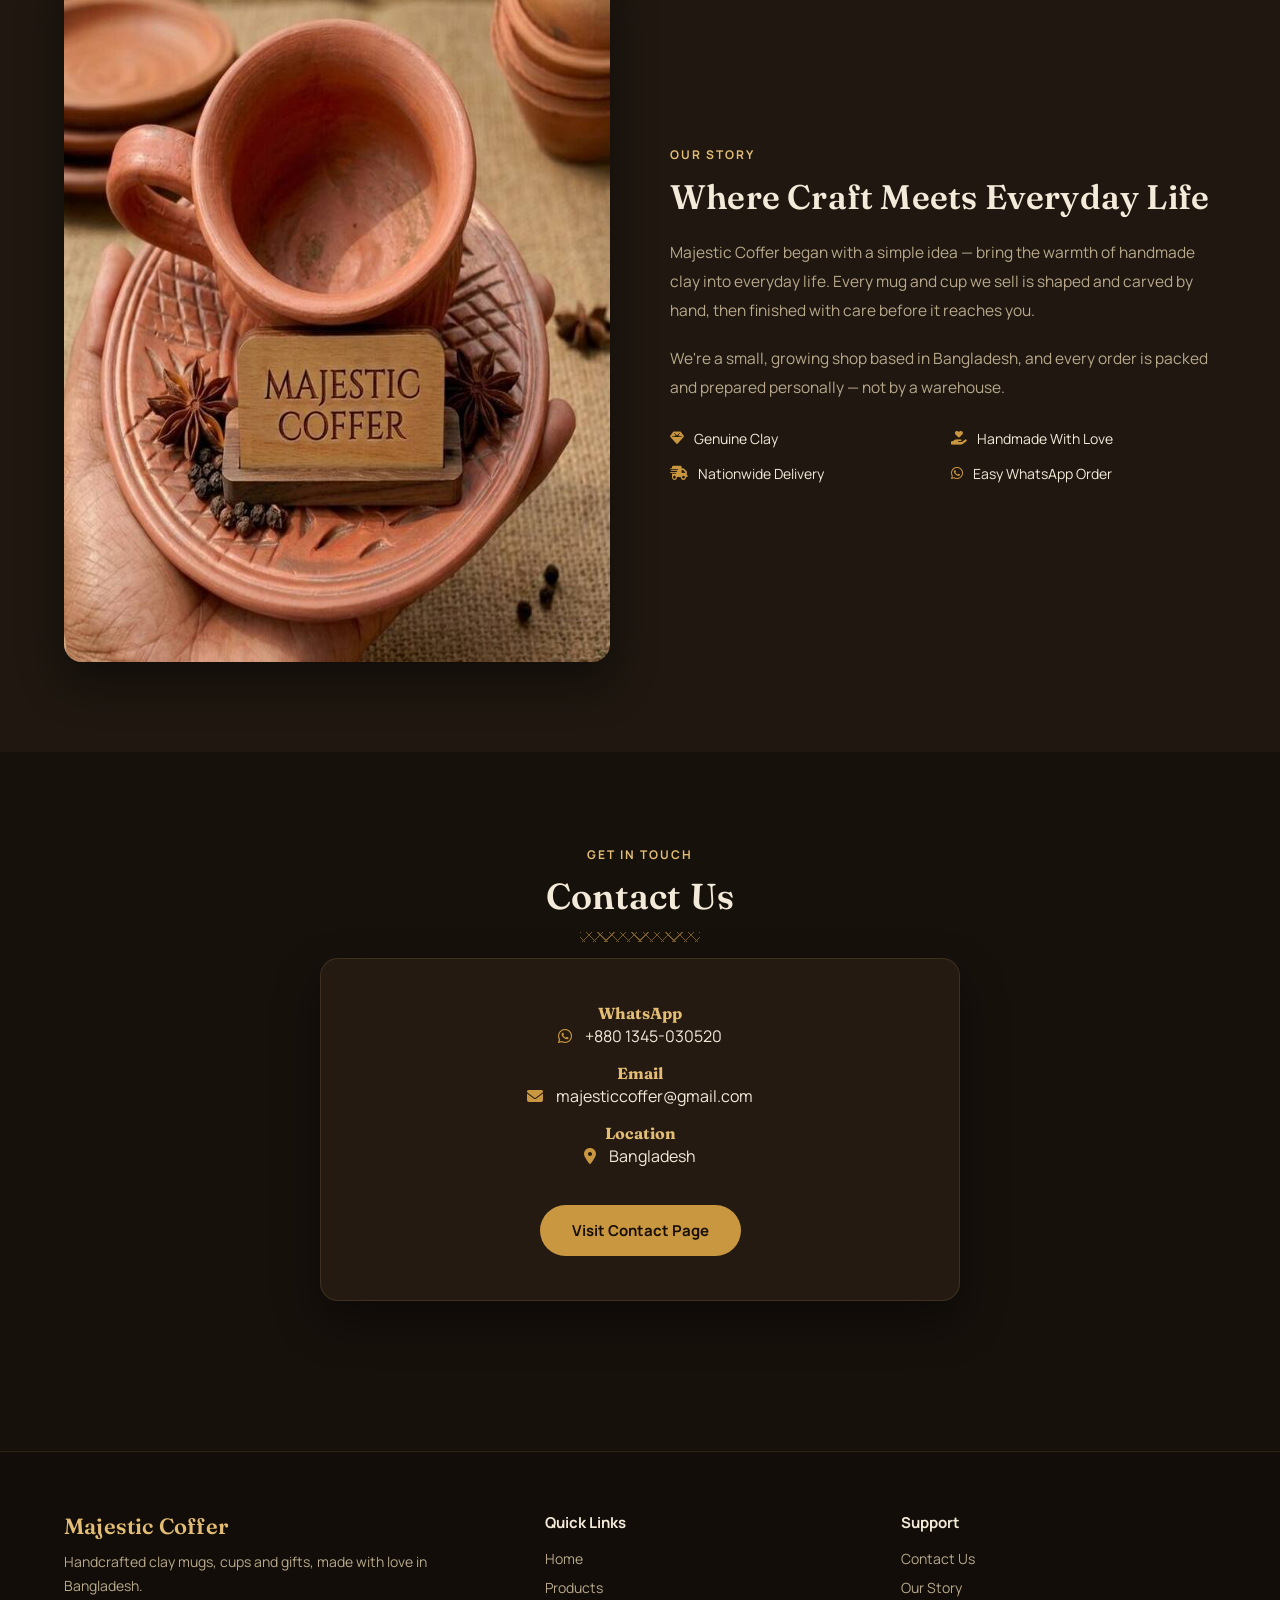
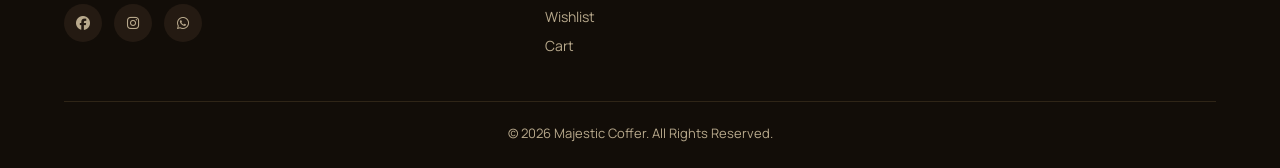
==== commit 8687a454: "Add files via upload" ====
--- a/index.html
+++ b/index.html
@@ -111,7 +111,7 @@
 
 <!-- BANNER -->
 <section class="promo-banner">
-    <img src="images/banner.jpg" alt="Majestic Coffer - Luxury Shopping Store" width="1600" height="500" loading="lazy">
+    <img src="images/banner.jpg" alt="Majestic Coffer - Luxury Shopping Store" width="1600" height="667" loading="lazy">
 </section>
 
 <!-- FEATURES -->
--- a/css/style.css
+++ b/css/style.css
@@ -83,8 +83,8 @@
    TOP BAR
 ========================================== */
 .top-bar{
-    background:var(--clay);
-    color:#1a0f06;
+    background:#3a1810;
+    color:var(--gold-soft);
     text-align:center;
     padding:9px;
     font-size:13px;
@@ -115,7 +115,12 @@
     color:var(--gold-soft);
     flex-shrink:0;
 }
-.logo h2{ color:var(--gold-soft); font-size:20px; line-height:1.1; }
+.logo-mark-img{
+    width:46px; height:46px; border-radius:50%;
+    object-fit:cover; flex-shrink:0;
+    border:1.5px solid var(--gold);
+}
+.logo .logo-name{ color:var(--gold-soft); font-size:20px; line-height:1.1; font-family:var(--display); font-weight:600; display:block; }
 .logo small{ color:var(--muted); font-size:11px; letter-spacing:.5px; }
 
 nav{ display:flex; gap:26px; }
@@ -231,6 +236,12 @@
 @keyframes float{ 0%,100%{ transform:translateY(0);} 50%{ transform:translateY(-10px);} }
 
 /* ==========================================
+   PROMO BANNER
+========================================== */
+.promo-banner{ padding:0 5%; margin:10px 0; }
+.promo-banner img{ border-radius:16px; }
+
+/* ==========================================
    FEATURES STRIP
 ========================================== */
 .features{
@@ -293,7 +304,7 @@
 .product-card img{ height:250px; object-fit:cover; }
 .badge{
     position:absolute; top:14px; left:14px;
-    background:var(--clay); color:#fff; padding:5px 13px;
+    background:var(--gold); color:#1a0f06; padding:5px 13px;
     border-radius:30px; font-size:11px; font-weight:700; letter-spacing:.3px;
 }
 .product-card h3{
